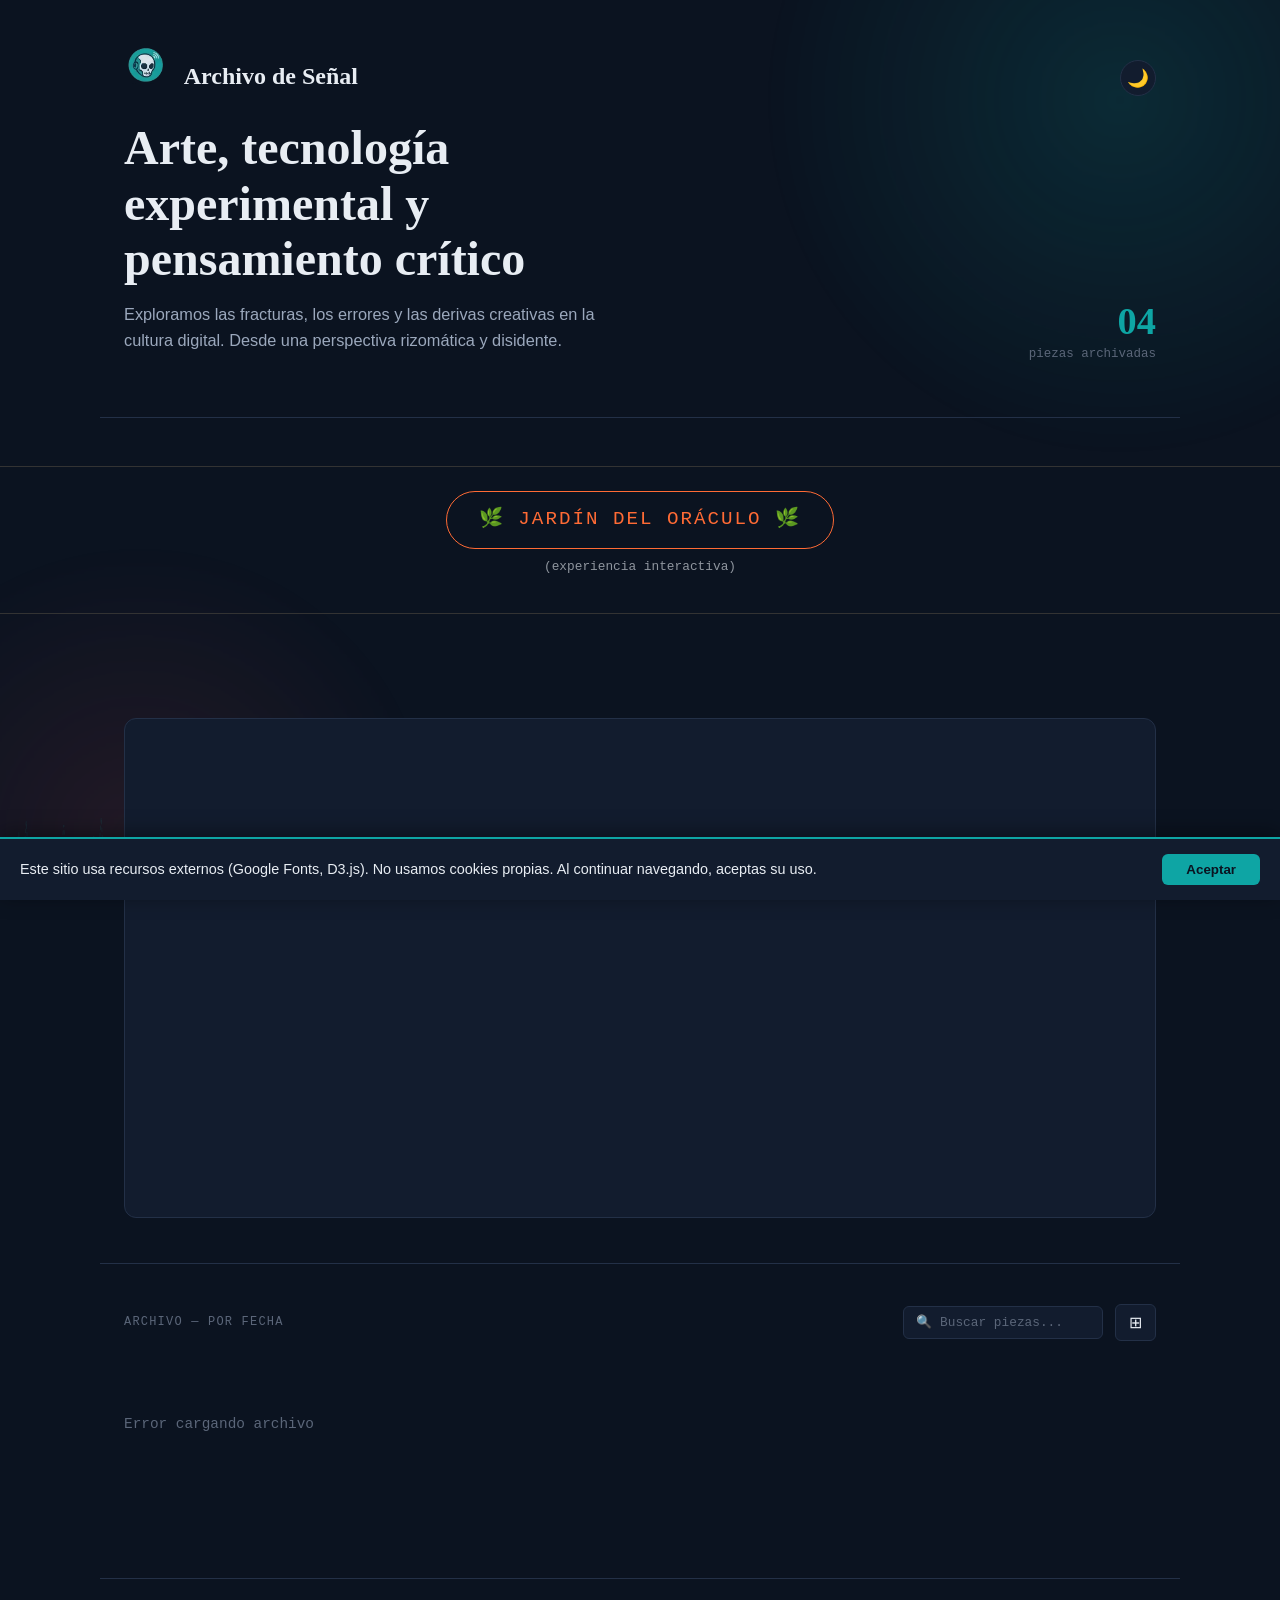
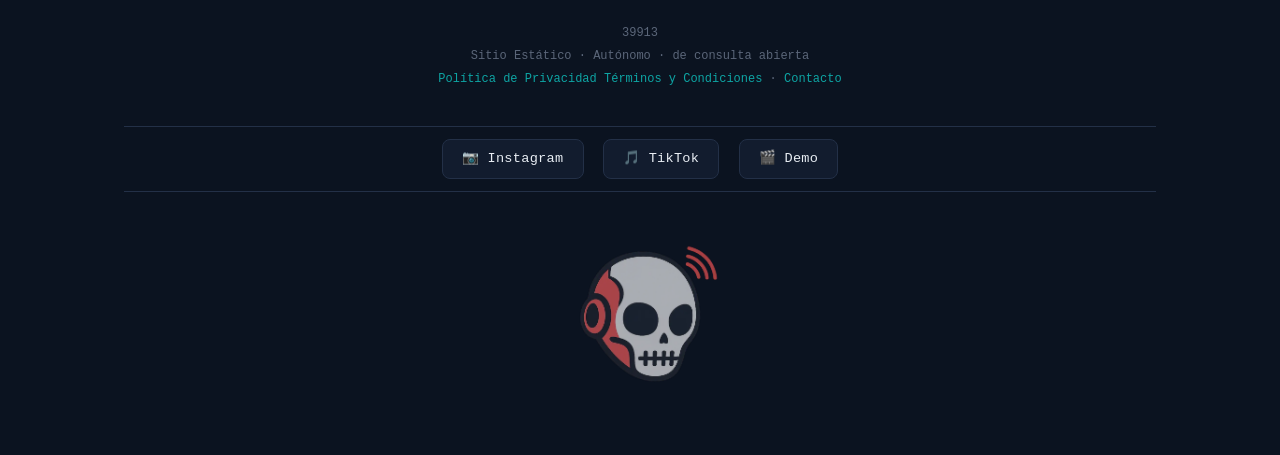
==== index.html @ b03c300c "Add manifest and apple-touch-icon links Added manifest and apple-touch-icon links to index.html." ====
<!DOCTYPE html>
<html lang="es">

<head>
  <meta charset="UTF-8">
  <meta http-equiv="Content-Security-Policy" content="default-src 'self'; script-src 'self' https://d3js.org 'unsafe-inline'; style-src 'self' https://fonts.googleapis.com 'unsafe-inline'; font-src 'self' https://fonts.gstatic.com; img-src 'self' data:; connect-src 'self'; base-uri 'self';">
  <meta name="viewport" content="width=device-width, initial-scale=1.0">
  <title>Archivo de Señal</title>
  <meta name="description" content="Arte, tecnología experimental y pensamiento crítico. Exploramos las fracturas, los errores y las derivas creativas en la cultura digital.">

  <link rel="icon" type="image/png" href="favicon.webp"/>
  <link rel="manifest" href="./manifest.json">
  <link rel="apple-touch-icon" href="./icons/icon-192.png">
  
  <meta property="og:title" content="Archivo de Señal">
  <meta property="og:description" content="Arte, tecnología experimental y pensamiento crítico — desde una perspectiva rizomática y disidente.">
  <meta property="og:url" content="https://39913em.github.io/archivo-de-senal/">
  <meta property="og:type" content="website">
  <meta property="og:site_name" content="Archivo de Señal">
  <meta property="og:image" content="https://39913em.github.io/archivo-de-senal/preview.jpg">
  <meta property="og:image:secure_url" content="https://39913em.github.io/archivo-de-senal/preview.jpg">
  <meta property="og:image:width" content="1200">
  <meta property="og:image:height" content="630">
  <meta property="og:image:alt" content="Archivo de Señal - portada">

  <meta name="twitter:card" content="summary_large_image">
  <meta name="twitter:title" content="Archivo de Señal">
  <meta name="twitter:description" content="Arte, tecnología experimental y pensamiento crítico — desde una perspectiva rizomática y disidente.">
  <meta name="twitter:image" content="https://39913em.github.io/archivo-de-senal/preview.jpg">

  <link rel="alternate" type="application/json+oembed" href="https://39913em.github.io/archivo-de-senal/oembed.json">

  <script src="https://d3js.org/d3.v7.min.js"></script>
  <link rel="stylesheet" href="assets/styles.css">
</head>

<body>

<div class="backdrop" aria-hidden="true"></div>

<svg class="waveform" viewBox="0 0 1440 120" preserveAspectRatio="none" aria-hidden="true">
<path d="M0,60 L20,60 L25,30 L30,90 L35,15 L40,100 L45,45 L50,60 L70,60
L75,40 L80,75 L85,20 L90,95 L95,55 L100,60 L120,60
L125,35 L130,80 L135,10 L140,105 L145,50 L150,60 L1440,60"
fill="none" stroke="#0EA5A4" stroke-width="1"
style="stroke-dasharray: 6 4;" />
</svg>

<div id="header-placeholder"></div>

<section class="intro">
  <div>
    <h1 id="site-h1">Arte, tecnología experimental y pensamiento crítico</h1>
    <p>Exploramos las fracturas, los errores y las derivas creativas en la cultura digital. Desde una perspectiva rizomática y disidente.</p>
  </div>
  <div class="intro-stat">
    <strong id="entry-count">---</strong>
    piezas archivadas
  </div>
</section>


<div style="text-align:center; margin: 3rem 0; padding: 1.5rem; border-top: 1px solid #333; border-bottom: 1px solid #333;">
 <a href="https://39913em.github.io/jardin-del-oraculo/"
     style="color: #ff6b35; text-decoration: none; font-family: 'Courier New', monospace; 
            font-size: 1.2rem; letter-spacing: 2px; display: inline-block; 
            border: 1px solid #ff6b35; padding: 0.8rem 2rem; border-radius: 30px;
            transition: all 0.3s ease;"
     onmouseover="this.style.background='#ff6b35'; this.style.color='#0a0a0a';"
     onmouseout="this.style.background='transparent'; this.style.color='#ff6b35';">
    🌿 JARDÍN DEL ORÁCULO 🌿
  </a>
  <p style="font-size: 0.8rem; opacity: 0.6; margin-top: 0.5rem; font-family: 'Courier New', monospace;">
    (experiencia interactiva)
  </p>
</div>
  

<section class="mapa-conceptual" id="mapa-section">
  <h2></h2>
  <p class="mapa-desc"></p>
  <div id="mapa-container"></div>
  <p class="mapa-leyenda"></p>
</section>

<main class="archive">
  <div class="archive-controls">
    <p class="archive-label">ARCHIVO — POR FECHA</p>
    <div class="archive-actions">
      <input type="text" id="search-input" placeholder="🔍 Buscar piezas..." class="search-input" aria-label="Buscar entradas">
      <button id="view-toggle" class="view-toggle" aria-label="Cambiar vista">⊞</button>
    </div>
  </div>
  <div id="archive-list">

    <div class="skeleton-entry">
      <div class="skeleton-piece skeleton"></div>
      <div class="skeleton-main">
        <div class="skeleton-title skeleton"></div>
        <div class="skeleton-text skeleton"></div>
        <div class="skeleton-text short skeleton"></div>
        <div class="skeleton-tags">
          <span class="skeleton-tag skeleton"></span>
          <span class="skeleton-tag skeleton"></span>
          <span class="skeleton-tag skeleton"></span>
        </div>
      </div>
      <div class="skeleton-meta">
        <div class="skeleton-date skeleton"></div>
        <div class="skeleton-cat skeleton"></div>
      </div>
    </div>
    <div class="skeleton-entry">
      <div class="skeleton-piece skeleton"></div>
      <div class="skeleton-main">
        <div class="skeleton-title skeleton"></div>
        <div class="skeleton-text skeleton"></div>
        <div class="skeleton-text short skeleton"></div>
        <div class="skeleton-tags">
          <span class="skeleton-tag skeleton"></span>
          <span class="skeleton-tag skeleton"></span>
        </div>
      </div>
      <div class="skeleton-meta">
        <div class="skeleton-date skeleton"></div>
        <div class="skeleton-cat skeleton"></div>
      </div>
    </div>
    <div class="skeleton-entry">
      <div class="skeleton-piece skeleton"></div>
      <div class="skeleton-main">
        <div class="skeleton-title skeleton"></div>
        <div class="skeleton-text skeleton"></div>
        <div class="skeleton-tags">
          <span class="skeleton-tag skeleton"></span>
          <span class="skeleton-tag skeleton"></span>
          <span class="skeleton-tag skeleton"></span>
          <span class="skeleton-tag skeleton"></span>
        </div>
      </div>
      <div class="skeleton-meta">
        <div class="skeleton-date skeleton"></div>
        <div class="skeleton-cat skeleton"></div>
      </div>
    </div>
  </div>
</main>

<div id="footer-placeholder" data-destino="about.html"></div>

<button id="back-to-top" aria-label="Volver arriba">↑</button>

<script src="assets/comun.js"></script>
<script src="assets/index.js"></script>

<div id="cookie-banner" style="position:fixed; bottom:0; left:0; right:0; background:var(--bg-elevated); color:var(--text); padding:15px 20px; z-index:9999; display:flex; justify-content:space-between; align-items:center; flex-wrap:wrap; border-top:2px solid var(--teal); font-family:var(--sans); font-size:0.9rem; box-shadow:0 -4px 20px var(--shadow);">
  <span style="margin-right:15px; flex:1;">Este sitio usa recursos externos (Google Fonts, D3.js). No usamos cookies propias. Al continuar navegando, aceptas su uso.</span>
  <button onclick="aceptarCookies()" style="background:var(--teal); border:none; color:var(--bg); padding:8px 24px; border-radius:6px; cursor:pointer; font-weight:bold; font-family:var(--sans); transition:all 0.2s ease;">Aceptar</button>
</div>
<script>
  if(localStorage.getItem('cookiesAceptadas') === 'true') {
    document.getElementById('cookie-banner').style.display = 'none';
  }
  function aceptarCookies() {
    localStorage.setItem('cookiesAceptadas', 'true');
    document.getElementById('cookie-banner').style.display = 'none';
  }
</script>
</body>
---- assets/styles.css ----
:root {
  /* Color - Modo oscuro */
  --bg: #0B1320;
  --bg-elevated: #121C2E;
  --bg-panel: #162132;
  --line: #233047;
  --teal: #0EA5A4;
  --teal-dim: #0B7E7D;
  --coral: #F2545B;
  --text: #E8EDF3;
  --text-dim: #9BA8BC;
  --text-faint: #5B6679;
  --shadow: rgba(0,0,0,0.4);
  /* Type */
  --serif: Cambria, "Times New Roman", serif;
  --sans: Arial, Helvetica, sans-serif;
  --mono: "Courier New", Courier, monospace;
  /* Layout */
  --col-read: 820px;
  --col-wide: 1080px;
}

/* Modo claro */
body.light-mode {
  --bg: #F5F7FA;
  --bg-elevated: #EBEEF2;
  --bg-panel: #DFE3E8;
  --line: #C5CDD6;
  --text: #1A2026;
  --text-dim: #4A5568;
  --text-faint: #7A8799;
  --shadow: rgba(0,0,0,0.1);
}

* { box-sizing: border-box; }

html {
  scroll-behavior: smooth;
}

body {
  margin: 0;
  background: var(--bg);
  color: var(--text);
  font-family: var(--sans);
  font-size: 16px;
  line-height: 1.55;
  -webkit-font-smoothing: antialiased;
  transition: background 0.3s ease, color 0.3s ease;
}

a {
  color: var(--teal);
  text-decoration: none;
}

a:hover { text-decoration: underline; }

a:focus-visible,
button:focus-visible {
  outline: 2px solid var(--teal);
  outline-offset: 3px;
}

/* Ambient backdrop */
.backdrop {
  position: fixed;
  inset: 0;
  z-index: -1;
  overflow: hidden;
  pointer-events: none;
  transition: opacity 0.3s ease;
}

.backdrop::before,
.backdrop::after {
  content: "";
  position: absolute;
  border-radius: 50%;
  filter: blur(2px);
}

.backdrop::before {
  width: 720px; height: 720px;
  top: -260px; right: -200px;
  background: radial-gradient(circle, rgba(14,165,164,0.16), transparent 70%);
}

.backdrop::after {
  width: 600px; height: 600px;
  bottom: -240px; left: -160px;
  background: radial-gradient(circle, rgba(242,84,91,0.10), transparent 70%);
}

.waveform {
  position: fixed;
  left: 0; right: 0; bottom: 0;
  height: 90px;
  z-index: -1;
  opacity: 0.14;
  pointer-events: none;
}

/* Header */
.site-header {
  max-width: var(--col-wide);
  margin: 0 auto;
  padding: 2.75rem 1.5rem 1.5rem;
  display: flex;
  align-items: baseline;
  justify-content: space-between;
  gap: 1rem;
  flex-wrap: wrap;
}

.brand {
  display: flex;
  align-items: baseline;
  gap: 0.6rem;
}

.brand-mark {
  font-family: var(--mono);
  font-size: 0.8rem;
  color: var(--teal);
  letter-spacing: 0.08em;
}

.brand-name {
  font-family: var(--serif);
  font-weight: 700;
  font-size: 1.5rem;
  color: var(--text);
  transition: color 0.3s ease;
}

.brand-logo {
  display: inline-flex;
  align-items: center;
  margin-right: 0.4rem;
  line-height: 0;
}

.brand-logo img {
  display: block;
  height: auto;
  width: auto;
  max-height: 40px;
  border-radius: 4px;
}

/* Header controls */
.header-controls {
  display: flex;
  align-items: center;
  gap: 0.8rem;
}

.theme-toggle {
  background: none;
  border: 1px solid var(--line);
  border-radius: 50%;
  width: 36px;
  height: 36px;
  font-size: 1.1rem;
  cursor: pointer;
  color: var(--text);
  background: var(--bg-elevated);
  transition: all 0.3s ease;
  display: flex;
  align-items: center;
  justify-content: center;
}

.theme-toggle:hover {
  background: var(--teal);
  color: var(--bg);
  border-color: var(--teal);
  transform: scale(1.05);
}

.site-tagline {
  font-family: var(--mono);
  font-size: 0.78rem;
  color: var(--text-faint);
  letter-spacing: 0.02em;
}

/* Index page */
.intro {
  max-width: var(--col-wide);
  margin: 0 auto;
  padding: 0 1.5rem 3rem;
  border-bottom: 1px solid var(--line);
  display: grid;
  grid-template-columns: 1fr auto;
  gap: 2rem;
  align-items: end;
  transition: border-color 0.3s ease;
}

.intro h1 {
  font-family: var(--serif);
  font-size: clamp(2rem, 4vw, 3rem);
  line-height: 1.15;
  font-weight: 700;
  margin: 0 0 0.9rem;
  max-width: 18ch;
  color: var(--text);
  transition: color 0.3s ease;
}

.intro p {
  color: var(--text-dim);
  max-width: 52ch;
  font-size: 1.02rem;
  transition: color 0.3s ease;
}

.intro-stat {
  font-family: var(--mono);
  font-size: 0.78rem;
  color: var(--text-faint);
  text-align: right;
  white-space: nowrap;
  padding-bottom: 0.3rem;
  transition: color 0.3s ease;
}

.intro-stat strong {
  display: block;
  font-family: var(--serif);
  font-size: 2.4rem;
  color: var(--teal);
  font-weight: 700;
  line-height: 1;
  margin-bottom: 0.3rem;
}

@media (max-width: 720px) {
  .intro {
    grid-template-columns: 1fr;
  }
  .intro-stat {
    text-align: left;
  }
}

.archive {
  max-width: var(--col-wide);
  margin: 0 auto;
  padding: 2.5rem 1.5rem 5rem;
}

.archive-controls {
  display: flex;
  flex-wrap: wrap;
  justify-content: space-between;
  align-items: center;
  gap: 1rem;
  margin-bottom: 1.5rem;
}

.archive-label {
  font-family: var(--mono);
  font-size: 0.75rem;
  color: var(--text-faint);
  letter-spacing: 0.1em;
  margin: 0;
  transition: color 0.3s ease;
}

.archive-actions {
  display: flex;
  align-items: center;
  gap: 0.8rem;
}

.search-input {
  padding: 0.5rem 0.8rem;
  background: var(--bg-elevated);
  border: 1px solid var(--line);
  border-radius: 6px;
  color: var(--text);
  font-family: var(--mono);
  font-size: 0.8rem;
  width: 200px;
  transition: all 0.3s ease;
}

.search-input:focus {
  outline: 2px solid var(--teal);
  outline-offset: 2px;
  border-color: var(--teal);
}

.search-input::placeholder {
  color: var(--text-faint);
}

.view-toggle {
  background: var(--bg-elevated);
  border: 1px solid var(--line);
  border-radius: 6px;
  padding: 0.5rem 0.8rem;
  color: var(--text);
  cursor: pointer;
  font-size: 1rem;
  transition: all 0.3s ease;
}

.view-toggle:hover {
  background: var(--teal);
  color: var(--bg);
  border-color: var(--teal);
}

/* Vista grid */
.archive.grid .entry-row {
  grid-template-columns: 1fr;
  border: 1px solid var(--line);
  border-radius: 8px;
  padding: 1.5rem;
  margin-bottom: 1.5rem;
  background: var(--bg-elevated);
  transition: background 0.3s ease, border-color 0.3s ease;
}

.archive.grid .entry-row:hover {
  background: var(--bg-panel);
}

.archive.grid .entry-piece {
  order: -1;
  margin-bottom: 0.3rem;
}

.archive.grid .entry-meta {
  text-align: left;
  padding-top: 0.5rem;
}

.entry-row {
  display: grid;
  grid-template-columns: 4.5rem 1fr auto;
  gap: 1.5rem;
  align-items: start;
  padding: 1.75rem 0;
  border-bottom: 1px solid var(--line);
  text-decoration: none;
  color: inherit;
  transition: background 0.15s ease, border-color 0.3s ease, opacity 0.5s ease, transform 0.5s ease;
  opacity: 0;
  transform: translateY(20px);
  animation: fadeInUp 0.6s ease forwards;
}

.entry-row:hover {
  background: rgba(14,165,164,0.04);
  text-decoration: none;
}

.entry-row:hover .entry-title { color: var(--teal); }

/* Animación escalonada */
.entry-row:nth-child(1) { animation-delay: 0.05s; }
.entry-row:nth-child(2) { animation-delay: 0.10s; }
.entry-row:nth-child(3) { animation-delay: 0.15s; }
.entry-row:nth-child(4) { animation-delay: 0.20s; }
.entry-row:nth-child(5) { animation-delay: 0.25s; }
.entry-row:nth-child(6) { animation-delay: 0.30s; }
.entry-row:nth-child(7) { animation-delay: 0.35s; }
.entry-row:nth-child(8) { animation-delay: 0.40s; }
.entry-row:nth-child(9) { animation-delay: 0.45s; }
.entry-row:nth-child(10) { animation-delay: 0.50s; }

@keyframes fadeInUp {
  to {
    opacity: 1;
    transform: translateY(0);
  }
}

.entry-piece {
  font-family: var(--mono);
  font-size: 0.85rem;
  color: var(--teal-dim);
  padding-top: 0.15rem;
  transition: color 0.3s ease;
}

.entry-main { min-width: 0; }

.entry-title {
  font-family: var(--serif);
  font-size: 1.35rem;
  font-weight: 700;
  margin: 0 0 0.4rem;
  color: var(--text);
  transition: color 0.15s ease;
}

.entry-sub {
  color: var(--text-dim);
  font-size: 0.95rem;
  margin: 0 0 0.6rem;
  font-style: italic;
  transition: color 0.3s ease;
}

.entry-extract {
  color: var(--text-dim);
  font-size: 0.92rem;
  max-width: 62ch;
  margin: 0;
  transition: color 0.3s ease;
}

.entry-tags {
  margin-top: 0.7rem;
  display: flex;
  gap: 0.5rem;
  flex-wrap: wrap;
}

.entry-tags .tag {
  cursor: pointer;
  transition: all 0.2s ease;
}

.entry-tags .tag:hover {
  background: var(--teal);
  color: var(--bg);
  border-color: var(--teal);
}

.tag {
  font-family: var(--mono);
  font-size: 0.7rem;
  color: var(--text-faint);
  border: 1px solid var(--line);
  border-radius: 3px;
  padding: 0.15rem 0.5rem;
  transition: all 0.2s ease;
}

.entry-meta {
  font-family: var(--mono);
  font-size: 0.75rem;
  color: var(--text-faint);
  text-align: right;
  white-space: nowrap;
  padding-top: 0.2rem;
  transition: color 0.3s ease;
}

.entry-meta .cat {
  display: inline-block;
  margin-top: 0.4rem;
  color: var(--coral);
  transition: color 0.3s ease;
}

.empty-state {
  padding: 3rem 0;
  color: var(--text-faint);
  font-family: var(--mono);
  font-size: 0.9rem;
}

/* Skeleton screens */
.skeleton {
  animation: pulse 1.5s ease-in-out infinite;
  background: var(--bg-panel);
  border-radius: 4px;
  transition: background 0.3s ease;
}

@keyframes pulse {
  0%, 100% { opacity: 0.4; }
  50% { opacity: 0.8; }
}

.skeleton-entry {
  display: grid;
  grid-template-columns: 4.5rem 1fr auto;
  gap: 1.5rem;
  align-items: start;
  padding: 1.75rem 0;
  border-bottom: 1px solid var(--line);
}

.skeleton-piece {
  height: 20px;
  width: 60px;
}

.skeleton-main { min-width: 0; }

.skeleton-title {
  height: 28px;
  width: 70%;
  margin-bottom: 8px;
}

.skeleton-text {
  height: 16px;
  width: 90%;
  margin-bottom: 6px;
}

.skeleton-text.short { width: 50%; }

.skeleton-tags {
  display: flex;
  gap: 0.5rem;
  margin-top: 0.7rem;
}

.skeleton-tag {
  height: 20px;
  width: 50px;
  border-radius: 3px;
}

.skeleton-meta {
  display: flex;
  flex-direction: column;
  align-items: flex-end;
  gap: 6px;
  padding-top: 0.2rem;
}

.skeleton-date {
  height: 16px;
  width: 80px;
}

.skeleton-cat {
  height: 16px;
  width: 60px;
}

/* Skeleton para lectura */
.skeleton-reading {
  max-width: var(--col-read);
  margin: 0 auto;
  padding: 2rem 4rem 6rem;
}

.skeleton-title-lg {
  height: 48px;
  width: 80%;
  margin-bottom: 12px;
}

.skeleton-sub {
  height: 28px;
  width: 60%;
  margin-bottom: 16px;
}

.skeleton-meta-line {
  height: 18px;
  width: 40%;
  margin-bottom: 30px;
}

/* Reading page */
#contenido {
  max-width: var(--col-read);
  margin: 0 auto;
  padding: 2rem 4rem 6rem;
  font-size: 1.08rem;
  line-height: 1.75;
}

/* Portada */
#contenido .portada {
  width: 100%;
  height: auto;
  max-height: 500px;
  object-fit: contain;
  border-radius: 8px;
  margin-bottom: 2rem;
  border: 1px solid var(--line);
  box-shadow: 0 4px 20px var(--shadow);
  display: block;
  background: var(--bg-elevated);
}

#contenido p {
  margin: 0 0 1.5rem;
  color: var(--text);
  transition: color 0.3s ease;
}

#contenido h1 {
  font-family: var(--serif);
  font-size: clamp(1.9rem, 4vw, 2.6rem);
  line-height: 1.18;
  font-weight: 700;
  margin: 0 0 0.6rem;
  color: var(--text);
  transition: color 0.3s ease;
}

#contenido h2 {
  font-family: var(--serif);
  font-size: 1.5rem;
  font-weight: 700;
  margin: 2.6rem 0 1.2rem;
  color: var(--text);
  transition: color 0.3s ease;
}

#contenido h3 {
  font-family: var(--serif);
  font-size: 1.3rem;
  font-weight: 700;
  margin: 2.6rem 0 1.2rem;
  color: var(--text);
  transition: color 0.3s ease;
}

#contenido blockquote {
  margin: 2rem 0;
  padding: 0.3rem 0 0.3rem 1.3rem;
  border-left: 2px solid var(--teal);
  font-family: var(--serif);
  font-style: italic;
  font-size: 1.2rem;
  color: var(--text-dim);
  transition: color 0.3s ease, border-color 0.3s ease;
}

#contenido .meta-fecha {
  font-family: var(--mono);
  font-size: 0.78rem;
  color: var(--text-faint);
  margin-bottom: 0.5rem;
  transition: color 0.3s ease;
}

#contenido .meta-lectura {
  font-family: var(--mono);
  font-size: 0.78rem;
  color: var(--text-faint);
  margin-bottom: 1.5rem;
  transition: color 0.3s ease;
}

#contenido .tags {
  display: flex;
  gap: 0.5rem;
  flex-wrap: wrap;
  margin-top: 1.5rem;
  padding-top: 1.8rem;
  border-top: 1px solid var(--line);
  transition: border-color 0.3s ease;
}

/* Sección Transmedial */
.transmedia-section {
  margin-top: 3rem;
  padding-top: 2rem;
  border-top: 2px solid var(--line);
}

.transmedia-header h3 {
  font-family: var(--serif);
  font-size: 1.6rem;
  color: var(--text);
  margin-bottom: 0.3rem;
}

.transmedia-sub {
  font-family: var(--mono);
  font-size: 0.8rem;
  color: var(--text-faint);
  margin-bottom: 0.5rem;
}

.transmedia-hashtag {
  font-family: var(--mono);
  font-size: 0.85rem;
  color: var(--teal);
  margin-bottom: 1.5rem;
}

.transmedia-timeline {
  display: flex;
  flex-direction: column;
  gap: 1.5rem;
}

.transmedia-item {
  display: grid;
  grid-template-columns: 80px 1fr;
  gap: 1.5rem;
  padding: 1.25rem;
  background: var(--bg-elevated);
  border-radius: 8px;
  border-left: 3px solid var(--teal);
  transition: all 0.2s ease;
}

.transmedia-item:hover {
  background: var(--bg-panel);
  transform: translateX(4px);
}

.transmedia-semana {
  display: flex;
  flex-direction: column;
  align-items: center;
  justify-content: center;
  text-align: center;
}

.semana-numero {
  font-family: var(--serif);
  font-size: 2rem;
  font-weight: 700;
  color: var(--teal);
  line-height: 1;
}

.semana-label {
  font-family: var(--mono);
  font-size: 0.65rem;
  color: var(--text-faint);
  margin-top: 0.2rem;
}

.transmedia-content {
  display: flex;
  flex-direction: column;
  gap: 0.8rem;
}

.transmedia-title {
  display: flex;
  align-items: center;
  gap: 0.6rem;
}

.transmedia-title h4 {
  font-family: var(--serif);
  font-size: 1.1rem;
  font-weight: 700;
  color: var(--text);
  margin: 0;
}

.platform-icon {
  font-size: 1.2rem;
}

.platform-icon.instagram {
  color: #E4405F;
}

.platform-icon.tiktok {
  color: #ffffff;
}

.transmedia-extracto {
  font-size: 0.92rem;
  color: var(--text-dim);
  margin: 0;
  font-style: italic;
}

.transmedia-actions {
  display: flex;
  align-items: center;
  gap: 1rem;
  flex-wrap: wrap;
  margin-top: 0.3rem;
}

.btn-ver-video {
  display: inline-flex;
  align-items: center;
  gap: 0.4rem;
  padding: 0.4rem 1rem;
  border-radius: 6px;
  font-family: var(--mono);
  font-size: 0.75rem;
  background: var(--bg);
  color: var(--text);
  border: 1px solid var(--line);
  text-decoration: none;
  transition: all 0.2s ease;
}

.btn-ver-video:hover {
  transform: translateY(-2px);
  text-decoration: none;
}

.btn-ver-video.instagram:hover {
  background: #E4405F;
  color: #fff;
  border-color: #E4405F;
}

.btn-ver-video.tiktok:hover {
  background: #000000;
  color: #fff;
  border-color: #000000;
}

.btn-ver-video.disabled {
  opacity: 0.5;
  cursor: default;
}

.btn-ver-video.disabled:hover {
  transform: none;
  background: var(--bg);
  color: var(--text);
  border-color: var(--line);
}

.qr-mini {
  display: flex;
  align-items: center;
  gap: 0.5rem;
}

.qr-mini img {
  width: 60px;
  height: 60px;
  border-radius: 4px;
  border: 1px solid var(--line);
}

.qr-label {
  font-family: var(--mono);
  font-size: 0.6rem;
  color: var(--text-faint);
}

.transmedia-embed {
  margin-top: 0.5rem;
}

.transmedia-embed iframe {
  width: 100%;
  max-width: 400px;
  height: 480px;
  border-radius: 8px;
  border: 1px solid var(--line);
}

.transmedia-footer {
  margin-top: 2rem;
  padding: 1.25rem;
  background: rgba(14, 165, 164, 0.06);
  border-radius: 8px;
  border-left: 3px solid var(--teal);
}

.transmedia-footer p {
  font-size: 0.9rem;
  color: var(--text-dim);
  margin: 0;
}

.transmedia-footer a {
  color: var(--teal);
  text-decoration: none;
}

.transmedia-footer a:hover {
  text-decoration: underline;
}

/* Redes sociales */
.share-section {
  margin-top: 2.5rem;
  padding-top: 1.5rem;
  border-top: 1px solid var(--line);
}

.share-label {
  font-family: var(--mono);
  font-size: 0.8rem;
  color: var(--text-faint);
  margin-bottom: 1rem;
}

.share-buttons {
  display: flex;
  gap: 0.6rem;
  flex-wrap: wrap;
}

.share-btn {
  display: inline-flex;
  align-items: center;
  gap: 0.3rem;
  padding: 0.4rem 0.8rem;
  border-radius: 6px;
  font-family: var(--mono);
  font-size: 0.75rem;
  color: var(--text);
  background: var(--bg-elevated);
  border: 1px solid var(--line);
  text-decoration: none;
  transition: all 0.2s ease;
}

.share-btn:hover {
  transform: translateY(-2px);
  text-decoration: none;
}

.share-btn.twitter:hover {
  background: #1DA1F2;
  color: #fff;
  border-color: #1DA1F2;
}

.share-btn.bluesky:hover {
  background: #1185FE;
  color: #fff;
  border-color: #1185FE;
}

.share-btn.linkedin:hover {
  background: #0A66C2;
  color: #fff;
  border-color: #0A66C2;
}

.share-btn.whatsapp:hover {
  background: #25D366;
  color: #fff;
  border-color: #25D366;
}

.share-btn.facebook:hover {
  background: #1877F2;
  color: #fff;
  border-color: #1877F2;
}

.share-btn.reddit:hover {
  background: #FF4500;
  color: #fff;
  border-color: #FF4500;
}

.share-btn.instagram:hover {
  background: #E4405F;
  color: #fff;
  border-color: #E4405F;
}

.share-btn.substack:hover {
  background: #FF6719;
  color: #fff;
  border-color: #FF6719;
}

/* Redes sociales footer */
.social-footer {
  display: flex;
  gap: 1.2rem;
  justify-content: center;
  align-items: center;
  flex-wrap: wrap;
  margin: 0.5rem 0 0.5rem 0;
  padding: 0.8rem 0;
  border-top: 1px solid var(--line);
  border-bottom: 1px solid var(--line);
  width: 100%;
}

.social-footer .social-btn {
  display: inline-flex;
  align-items: center;
  gap: 0.5rem;
  font-family: var(--mono);
  font-size: 0.85rem;
  font-weight: 500;
  color: var(--text);
  background: var(--bg-elevated);
  border: 1px solid var(--line);
  border-radius: 8px;
  padding: 0.5rem 1.2rem;
  text-decoration: none;
  transition: all 0.25s ease;
  letter-spacing: 0.02em;
}

.social-footer .social-btn:hover {
  transform: translateY(-3px);
  text-decoration: none;
  box-shadow: 0 4px 16px rgba(0,0,0,0.25);
}

.social-footer .social-btn.instagram:hover {
  background: #E4405F;
  color: #fff;
  border-color: #E4405F;
}

.social-footer .social-btn.tiktok:hover {
  background: #000000;
  color: #ffffff;
  border-color: #000000;
}

.social-footer .social-btn.demoreel:hover {
  background: var(--teal);
  color: var(--bg);
  border-color: var(--teal);
}

/* Imágenes dentro de ensayos */
.imagen-ensayo {
  margin: 2.5rem 0;
  text-align: center;
}

.imagen-ensayo img {
  max-width: 100%;
  height: auto;
  border-radius: 6px;
  box-shadow: 0 4px 20px var(--shadow);
  border: 1px solid var(--line);
  transition: border-color 0.3s ease;
}

.imagen-ensayo figcaption {
  font-family: var(--mono);
  font-size: 0.8rem;
  color: var(--text-dim);
  margin-top: 0.6rem;
  font-style: italic;
  transition: color 0.3s ease;
}

/*  Footer */
.site-footer {
  max-width: var(--col-wide);
  margin: 0 auto;
  padding: 2.5rem 1.5rem 3rem;
  border-top: 1px solid var(--line);
  transition: border-color 0.3s ease;
}

.footer-contenido {
  display: flex;
  flex-direction: column;
  align-items: center;
  justify-content: center;
  width: 100%;
  gap: 1.5rem;
}

.footer-texto {
  text-align: center;
}

.footer-texto p {
  font-family: var(--mono);
  font-size: 0.75rem;
  color: var(--text-faint);
  margin: 0.3rem 0;
  transition: color 0.3s ease;
}

.footer-imagen {
  display: flex;
  justify-content: center;
  align-items: center;
  cursor: pointer;
  transition: opacity 0.3s ease, transform 0.3s ease;
}

.footer-imagen:hover {
  opacity: 0.8;
  transform: scale(0.98);
}

.footer-imagen img {
  max-width: 200px;
  height: auto;
  display: block;
  border-radius: 8px;
  opacity: 0.7;
  transition: opacity 0.3s ease;
}

.footer-imagen img:hover {
  opacity: 1;
}

/* Volver arriba*/
#back-to-top {
  position: fixed;
  bottom: 2rem;
  right: 2rem;
  width: 48px;
  height: 48px;
  border-radius: 50%;
  background: var(--teal);
  color: var(--bg);
  border: none;
  font-size: 1.5rem;
  cursor: pointer;
  opacity: 0;
  transform: translateY(20px);
  transition: all 0.3s ease;
  box-shadow: 0 4px 12px rgba(14,165,164,0.3);
  z-index: 999;
}

#back-to-top.visible {
  opacity: 1;
  transform: translateY(0);
}

#back-to-top:hover {
  transform: scale(1.1);
  background: var(--teal-dim);
}

/* Enlaces tipo Wikipedia */
.wikilink {
  color: var(--teal);
  text-decoration: none;
  border-bottom: 1px solid transparent;
  transition: border-color 0.15s ease, color 0.15s ease;
}

.wikilink:hover {
  border-bottom-color: var(--teal);
  color: var(--teal);
  text-decoration: none;
}

/* Bloque destacado */
.destacado {
  font-family: var(--serif);
  font-size: 1.2rem;
  font-weight: 500;
  color: var(--text);
  padding: 1.25rem 1.8rem;
  margin: 2rem 0;
  border-left: 4px solid var(--teal);
  background: rgba(14, 165, 164, 0.06);
  border-radius: 0 4px 4px 0;
  line-height: 1.6;
  font-style: italic;
  transition: color 0.3s ease, background 0.3s ease, border-color 0.3s ease;
}

/* Mapa conceptual */
.mapa-conceptual {
  max-width: var(--col-wide);
  margin: 0 auto;
  padding: 2rem 1.5rem 2rem;
  border-bottom: 1px solid var(--line);
}

.mapa-conceptual h2 {
  font-family: var(--serif);
  font-size: 1.6rem;
  color: var(--text);
  margin: 0 0 0.3rem;
}

.mapa-desc {
  font-family: var(--mono);
  font-size: 0.8rem;
  color: var(--text-faint);
  margin-bottom: 1.5rem;
}

.mapa-leyenda {
  font-family: var(--mono);
  font-size: 0.7rem;
  color: var(--text-faint);
  text-align: center;
  margin-top: 0.8rem;
  opacity: 0.7;
}

#mapa-container {
  width: 100%;
  height: 500px;
  background: var(--bg-elevated);
  border-radius: 12px;
  border: 1px solid var(--line);
  overflow: hidden;
  position: relative;
  transition: border-color 0.3s ease;
}

#mapa-container svg {
  width: 100%;
  height: 100%;
  display: block;
  background: transparent;
}

/* Nodos */
.node {
  cursor: pointer;
  transition: filter 0.2s ease;
}

.node:hover {
  filter: brightness(1.2);
}

.node circle {
  stroke: var(--bg);
  stroke-width: 2;
  transition: r 0.2s ease, stroke-width 0.2s ease;
}

.node text {
  fill: var(--text);
  font-family: var(--mono);
  font-size: 9px;
  text-anchor: middle;
  dominant-baseline: central;
  pointer-events: none;
  font-weight: 600;
  text-shadow: 0 1px 4px rgba(0,0,0,0.8);
  letter-spacing: 0.02em;
}

.node text.highlight {
  fill: #fff;
  font-size: 11px;
  font-weight: 700;
}

/* Links */
.link {
  stroke: var(--line);
  stroke-opacity: 0.3;
  stroke-width: 1.5;
  transition: stroke-opacity 0.3s ease, stroke-width 0.3s ease;
}

.link.active {
  stroke: var(--teal);
  stroke-opacity: 0.8;
  stroke-width: 2.5;
}

.link.highlight {
  stroke: var(--teal);
  stroke-opacity: 0.9;
  stroke-width: 3;
}

/* Tooltip del mapa */
.mapa-tooltip {
  position: absolute;
  pointer-events: none;
  background: var(--bg-panel);
  border: 1px solid var(--line);
  border-radius: 8px;
  padding: 0.6rem 1rem;
  color: var(--text);
  font-family: var(--mono);
  font-size: 0.75rem;
  opacity: 0;
  transition: opacity 0.2s ease;
  max-width: 280px;
  box-shadow: 0 4px 20px rgba(0,0,0,0.5);
  z-index: 100;
}

.mapa-tooltip.visible {
  opacity: 1;
}

.mapa-tooltip strong {
  color: var(--teal);
  display: block;
  margin-bottom: 0.2rem;
  font-size: 0.85rem;
}

.mapa-tooltip .tooltip-count {
  color: var(--text-faint);
  font-size: 0.7rem;
}

.mapa-tooltip .tooltip-entries {
  color: var(--text-dim);
  font-size: 0.65rem;
  margin-top: 0.2rem;
  font-style: italic;
}

/* Estado vacío */
.mapa-empty {
  display: flex;
  flex-direction: column;
  align-items: center;
  justify-content: center;
  height: 100%;
  color: var(--text-faint);
  font-family: var(--mono);
  font-size: 0.9rem;
  gap: 0.5rem;
}

.mapa-empty span {
  font-size: 2rem;
}

/* About Page */
.about-page {
  max-width: var(--col-read);
  margin: 0 auto;
  padding: 2rem 1.5rem 4rem;
  min-height: 60vh;
}

.about-page .about-contenido h1 {
  font-family: var(--serif);
  font-size: clamp(2rem, 4vw, 2.8rem);
  color: var(--text);
  margin: 0 0 1.5rem;
  text-align: center;
}

.about-page .about-contenido p {
  font-size: 1.08rem;
  line-height: 1.8;
  color: var(--text-dim);
  margin: 0 0 1.5rem;
}

.about-page .about-contenido p strong {
  color: var(--text);
}

.about-page .about-contenido p:last-of-type {
  margin-bottom: 2rem;
}

.about-footer {
  text-align: center;
  margin-top: 1rem;
}

.btn-volver {
  display: inline-block;
  padding: 0.6rem 1.8rem;
  border: 1px solid var(--line);
  border-radius: 8px;
  font-family: var(--mono);
  font-size: 0.85rem;
  color: var(--text);
  background: var(--bg-elevated);
  text-decoration: none;
  transition: all 0.25s ease;
}

.btn-volver:hover {
  background: var(--teal);
  color: var(--bg);
  border-color: var(--teal);
  text-decoration: none;
  transform: translateY(-2px);
}

/* Responsive */
@media (max-width: 640px) {
  .entry-row {
    grid-template-columns: 1fr;
    gap: 0.5rem;
  }
  .entry-piece { order: -1; }
  .entry-meta { text-align: left; }
  .site-header { padding-top: 2rem; }
  #contenido {
    padding: 1.5rem 1.5rem 6rem;
  }
  .skeleton-entry {
    grid-template-columns: 1fr;
    gap: 0.5rem;
  }
  .skeleton-meta {
    align-items: flex-start;
  }
  .skeleton-reading {
    padding: 1.5rem 1.5rem 6rem;
  }
  .footer-imagen img {
    max-width: 150px;
  }
  .archive-controls {
    flex-direction: column;
    align-items: stretch;
  }
  .search-input {
    width: 100%;
  }
  .archive-actions {
    flex-wrap: wrap;
  }
  #back-to-top {
    bottom: 1rem;
    right: 1rem;
    width: 40px;
    height: 40px;
    font-size: 1.2rem;
  }
  .share-buttons {
    gap: 0.4rem;
  }
  .share-btn {
    font-size: 0.7rem;
    padding: 0.3rem 0.6rem;
  }
  .social-footer {
    gap: 0.8rem;
    padding: 0.6rem 0;
  }
  .social-footer .social-btn {
    font-size: 0.75rem;
    padding: 0.4rem 0.8rem;
    gap: 0.3rem;
  }
  #mapa-container {
    height: 350px;
    border-radius: 8px;
  }
  .mapa-conceptual h2 {
    font-size: 1.3rem;
  }
  .mapa-desc {
    font-size: 0.7rem;
  }
  .node text {
    font-size: 7px;
  }
  .transmedia-item {
    grid-template-columns: 1fr;
    gap: 0.5rem;
    padding: 1rem;
  }
  .transmedia-semana {
    flex-direction: row;
    gap: 0.8rem;
    justify-content: flex-start;
  }
  .semana-numero {
    font-size: 1.2rem;
  }
  .semana-label {
    font-size: 0.7rem;
  }
  .transmedia-actions {
    flex-direction: column;
    align-items: flex-start;
  }
  .qr-mini img {
    width: 40px;
    height: 40px;
  }
  .transmedia-embed iframe {
    height: 300px;
  }
  .about-page {
    padding: 1.5rem 1rem 3rem;
  }
  .about-page .about-contenido h1 {
    font-size: 1.6rem;
  }
  .about-page .about-contenido p {
    font-size: 0.98rem;
  }
  .btn-volver {
    font-size: 0.75rem;
    padding: 0.5rem 1.2rem;
  }
}

@media (prefers-reduced-motion: reduce) {
  * { transition: none !important; animation: none !important; scroll-behavior: auto !important; }
  .entry-row {
    opacity: 1;
    transform: none;
    animation: none;
  }
  .skeleton {
    animation: none;
  }
}
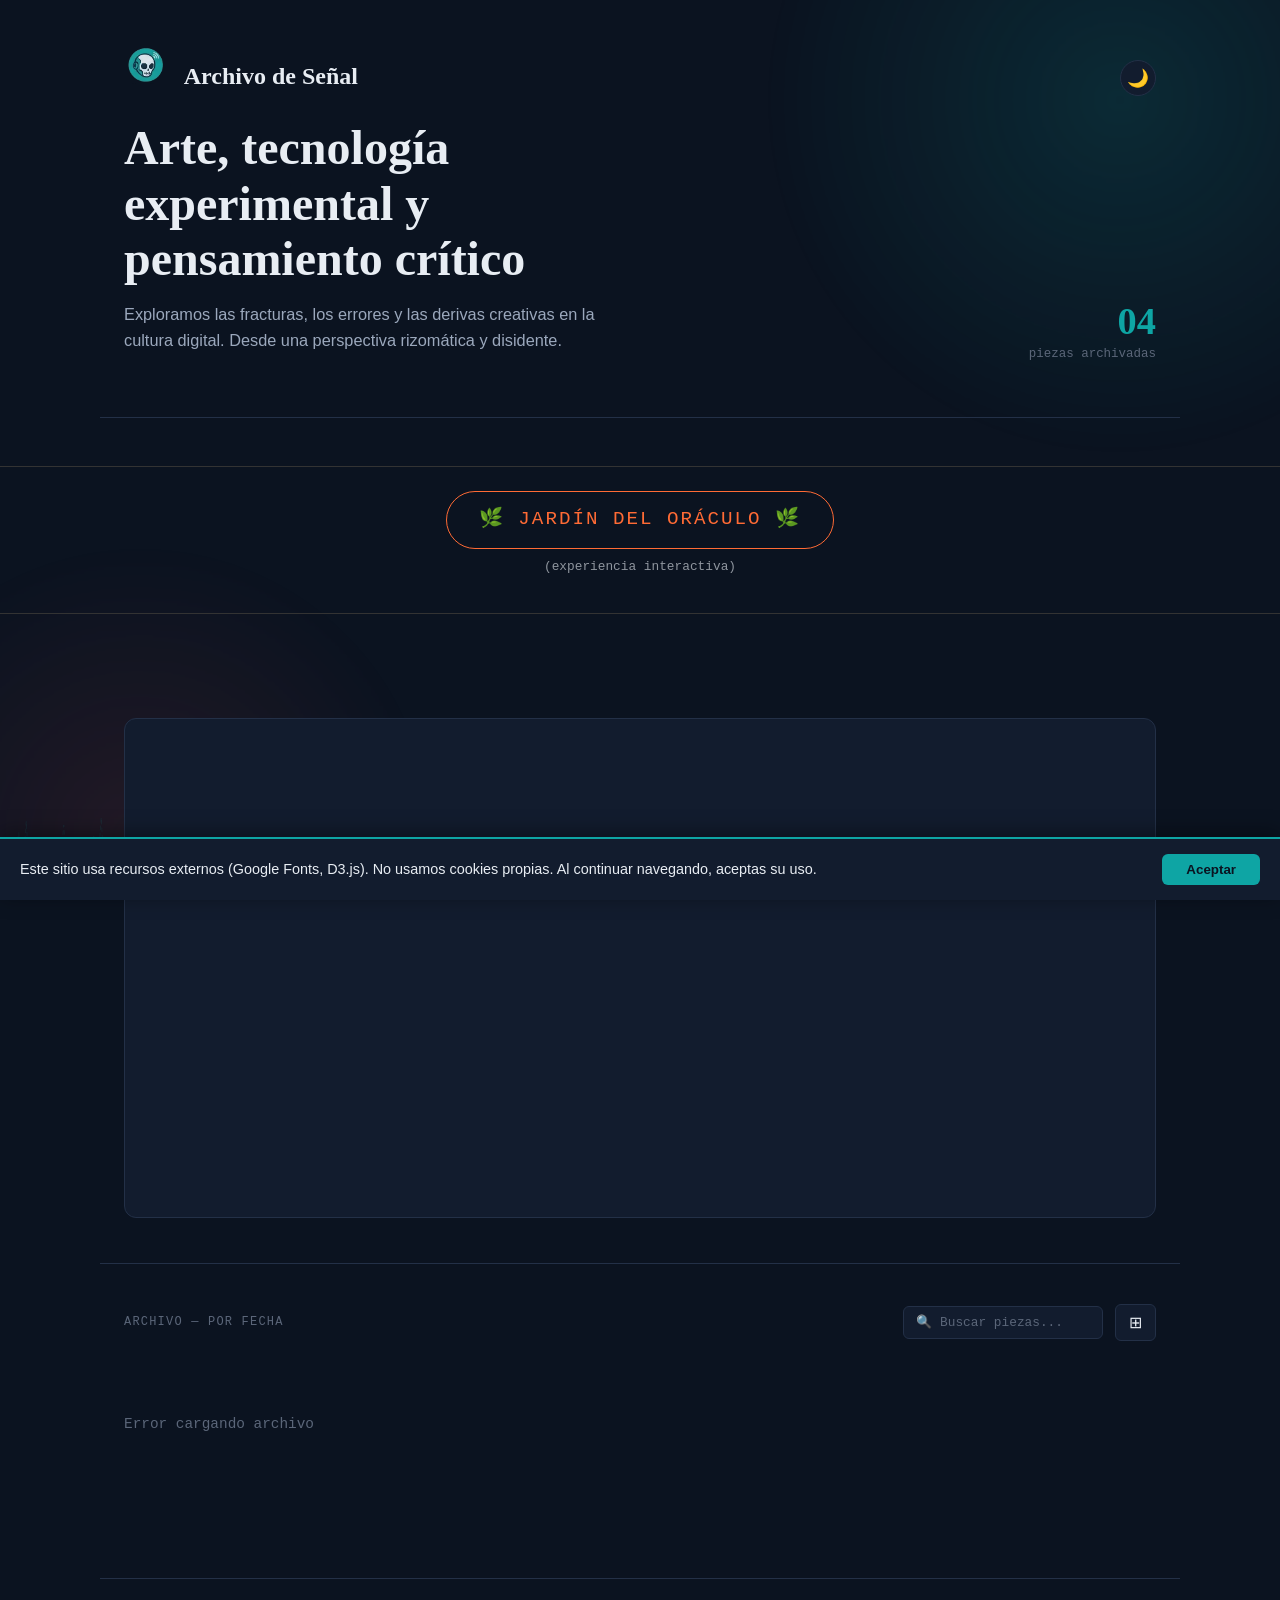
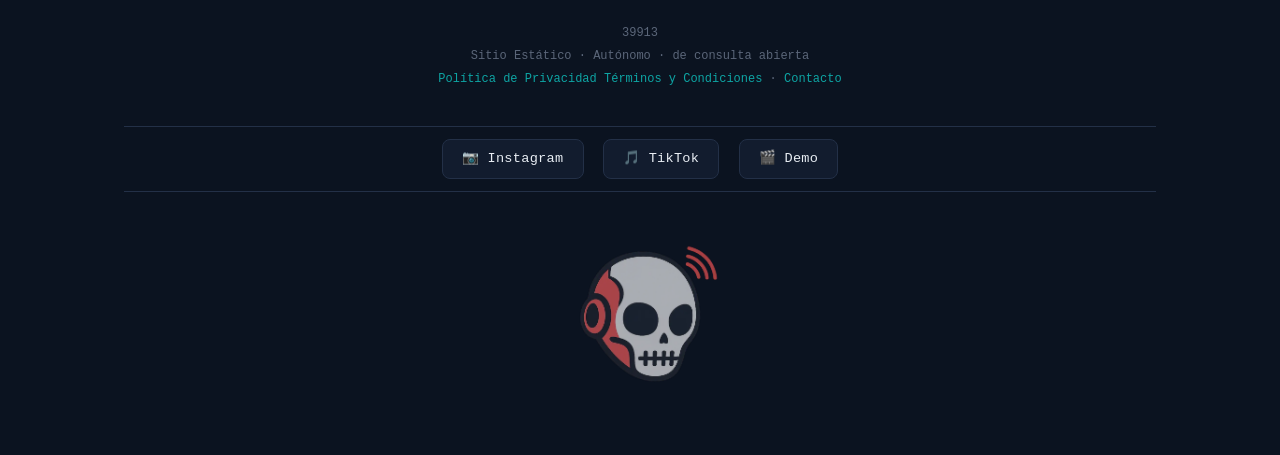
==== commit 6d6c87f2: "Update apple-touch-icon path in index.html" ====
--- a/index.html
+++ b/index.html
@@ -10,7 +10,7 @@
 
   <link rel="icon" type="image/png" href="favicon.webp"/>
   <link rel="manifest" href="./manifest.json">
-  <link rel="apple-touch-icon" href="./icons/icon-192.png">
+  <link rel="apple-touch-icon" href="./assets/icons/icon-192.png">
   
   <meta property="og:title" content="Archivo de Señal">
   <meta property="og:description" content="Arte, tecnología experimental y pensamiento crítico — desde una perspectiva rizomática y disidente.">
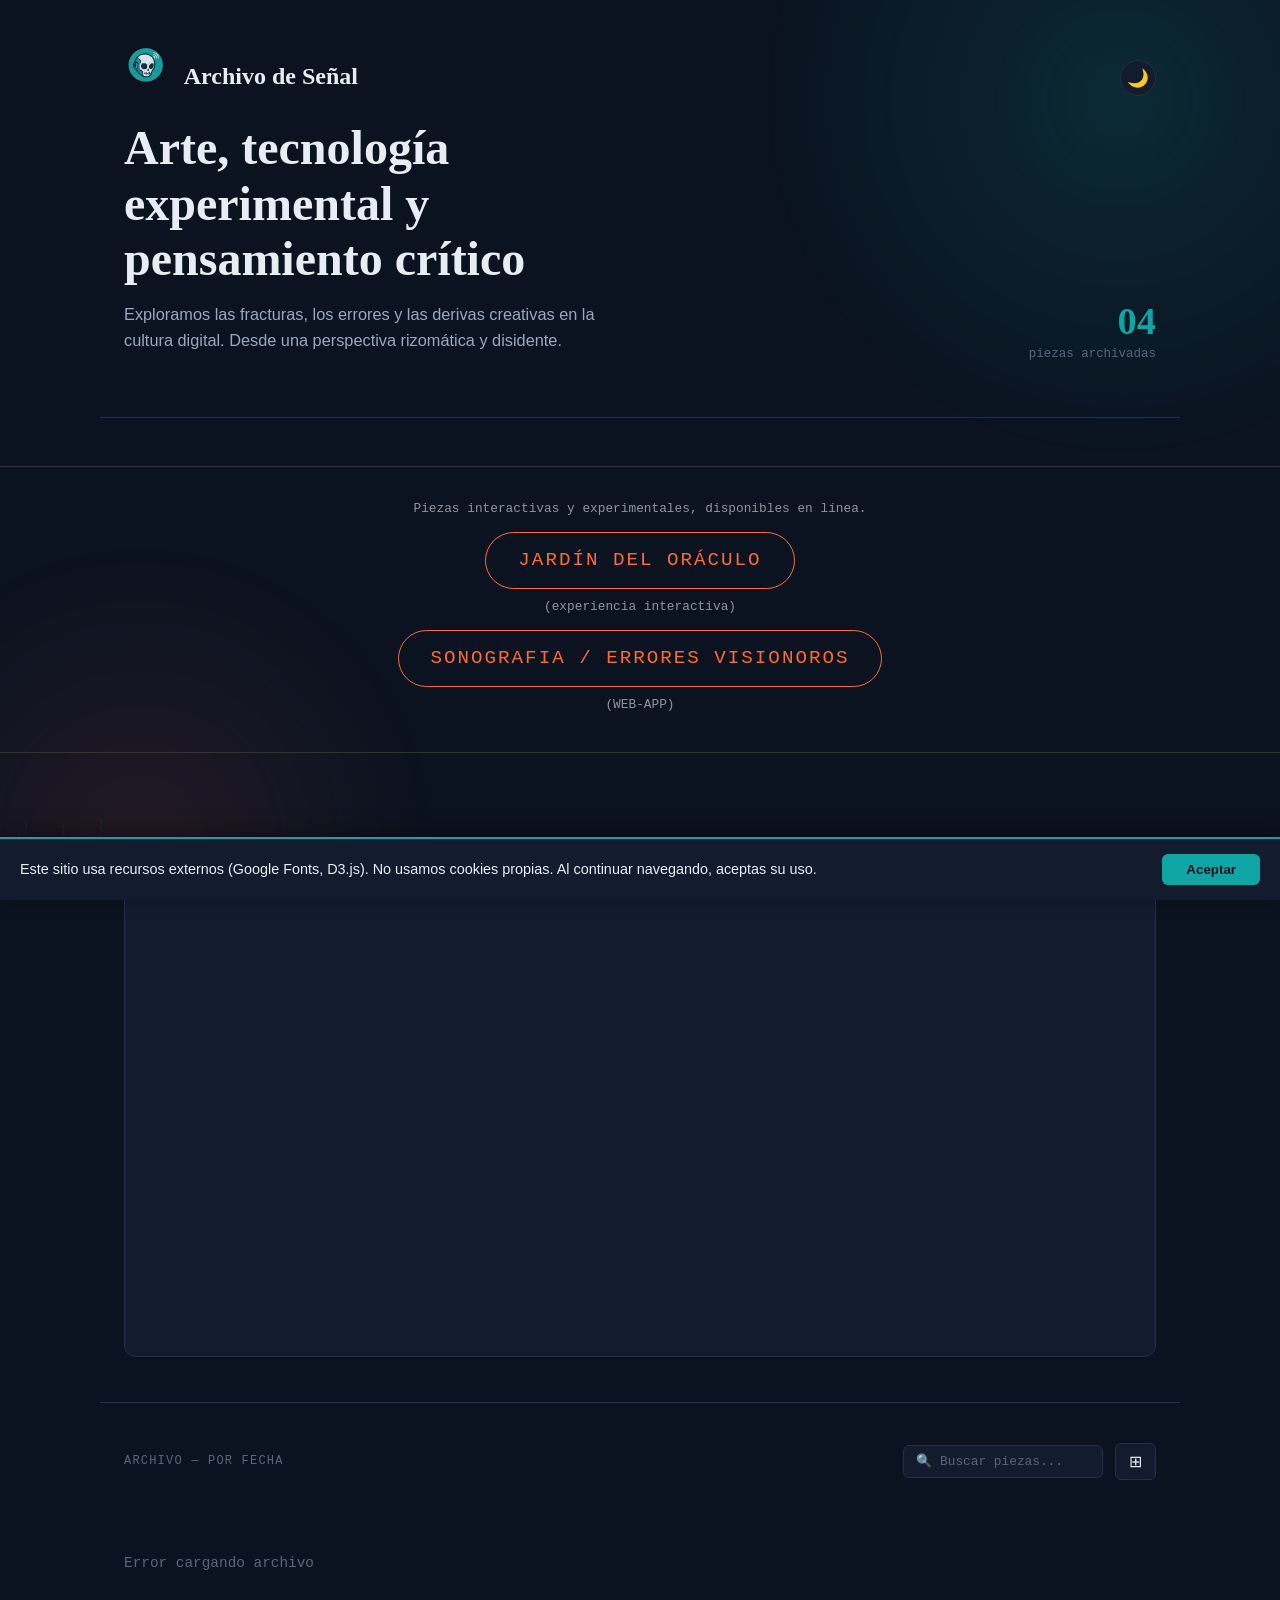
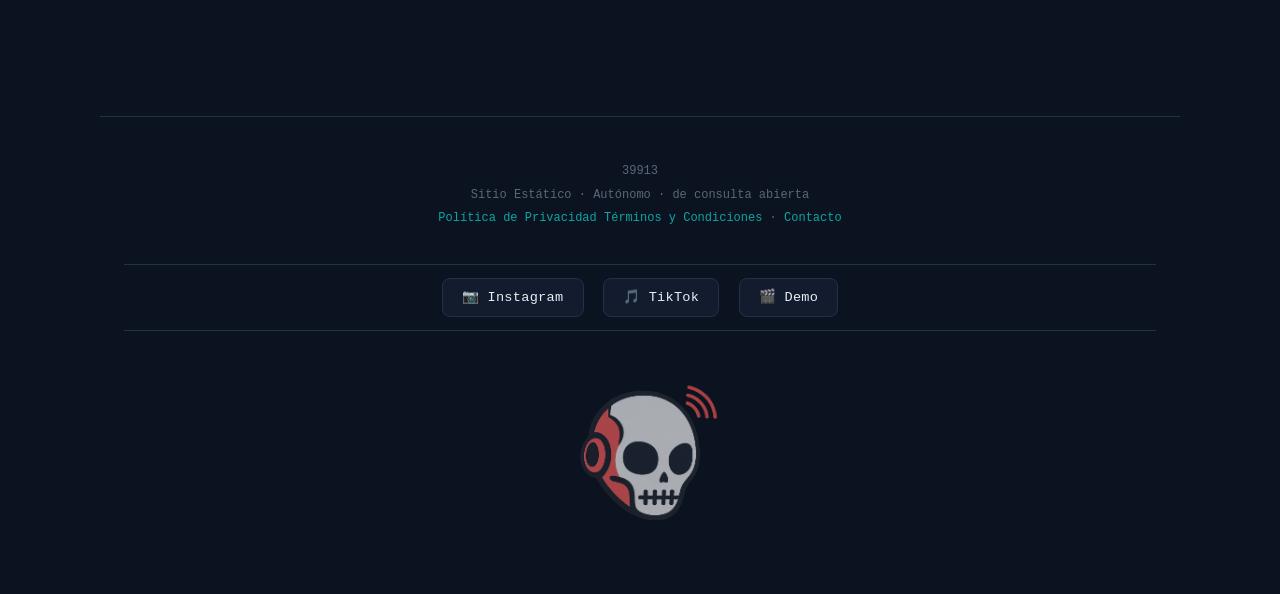
==== commit b829ba9f: "linksonografia" ====
--- a/index.html
+++ b/index.html
@@ -61,17 +61,34 @@
 
 
 <div style="text-align:center; margin: 3rem 0; padding: 1.5rem; border-top: 1px solid #333; border-bottom: 1px solid #333;">
- <a href="https://39913em.github.io/jardin-del-oraculo/"
+ <p style="font-size: 0.8rem; opacity: 0.6; margin-top: 0.5rem; font-family: 'Courier New', monospace;">
+    Piezas interactivas y experimentales, disponibles en línea.
+  </p>
+ 
+  <a href="https://39913em.github.io/jardin-del-oraculo/"
      style="color: #ff6b35; text-decoration: none; font-family: 'Courier New', monospace; 
             font-size: 1.2rem; letter-spacing: 2px; display: inline-block; 
             border: 1px solid #ff6b35; padding: 0.8rem 2rem; border-radius: 30px;
             transition: all 0.3s ease;"
      onmouseover="this.style.background='#ff6b35'; this.style.color='#0a0a0a';"
      onmouseout="this.style.background='transparent'; this.style.color='#ff6b35';">
-    🌿 JARDÍN DEL ORÁCULO 🌿
+      JARDÍN DEL ORÁCULO 
   </a>
   <p style="font-size: 0.8rem; opacity: 0.6; margin-top: 0.5rem; font-family: 'Courier New', monospace;">
     (experiencia interactiva)
+  </p>
+
+  <a href="https://39913em.github.io/Sonografia/"
+     style="color: #ff6b35; text-decoration: none; font-family: 'Courier New', monospace; 
+            font-size: 1.2rem; letter-spacing: 2px; display: inline-block; 
+            border: 1px solid #ff6b35; padding: 0.8rem 2rem; border-radius: 30px;
+            transition: all 0.3s ease;"
+     onmouseover="this.style.background='#ff6b35'; this.style.color='#0a0a0a';"
+     onmouseout="this.style.background='transparent'; this.style.color='#ff6b35';">
+      SONOGRAFIA / ERRORES VISIONOROS 
+  </a>
+  <p style="font-size: 0.8rem; opacity: 0.6; margin-top: 0.5rem; font-family: 'Courier New', monospace;">
+    (WEB-APP)
   </p>
 </div>
   
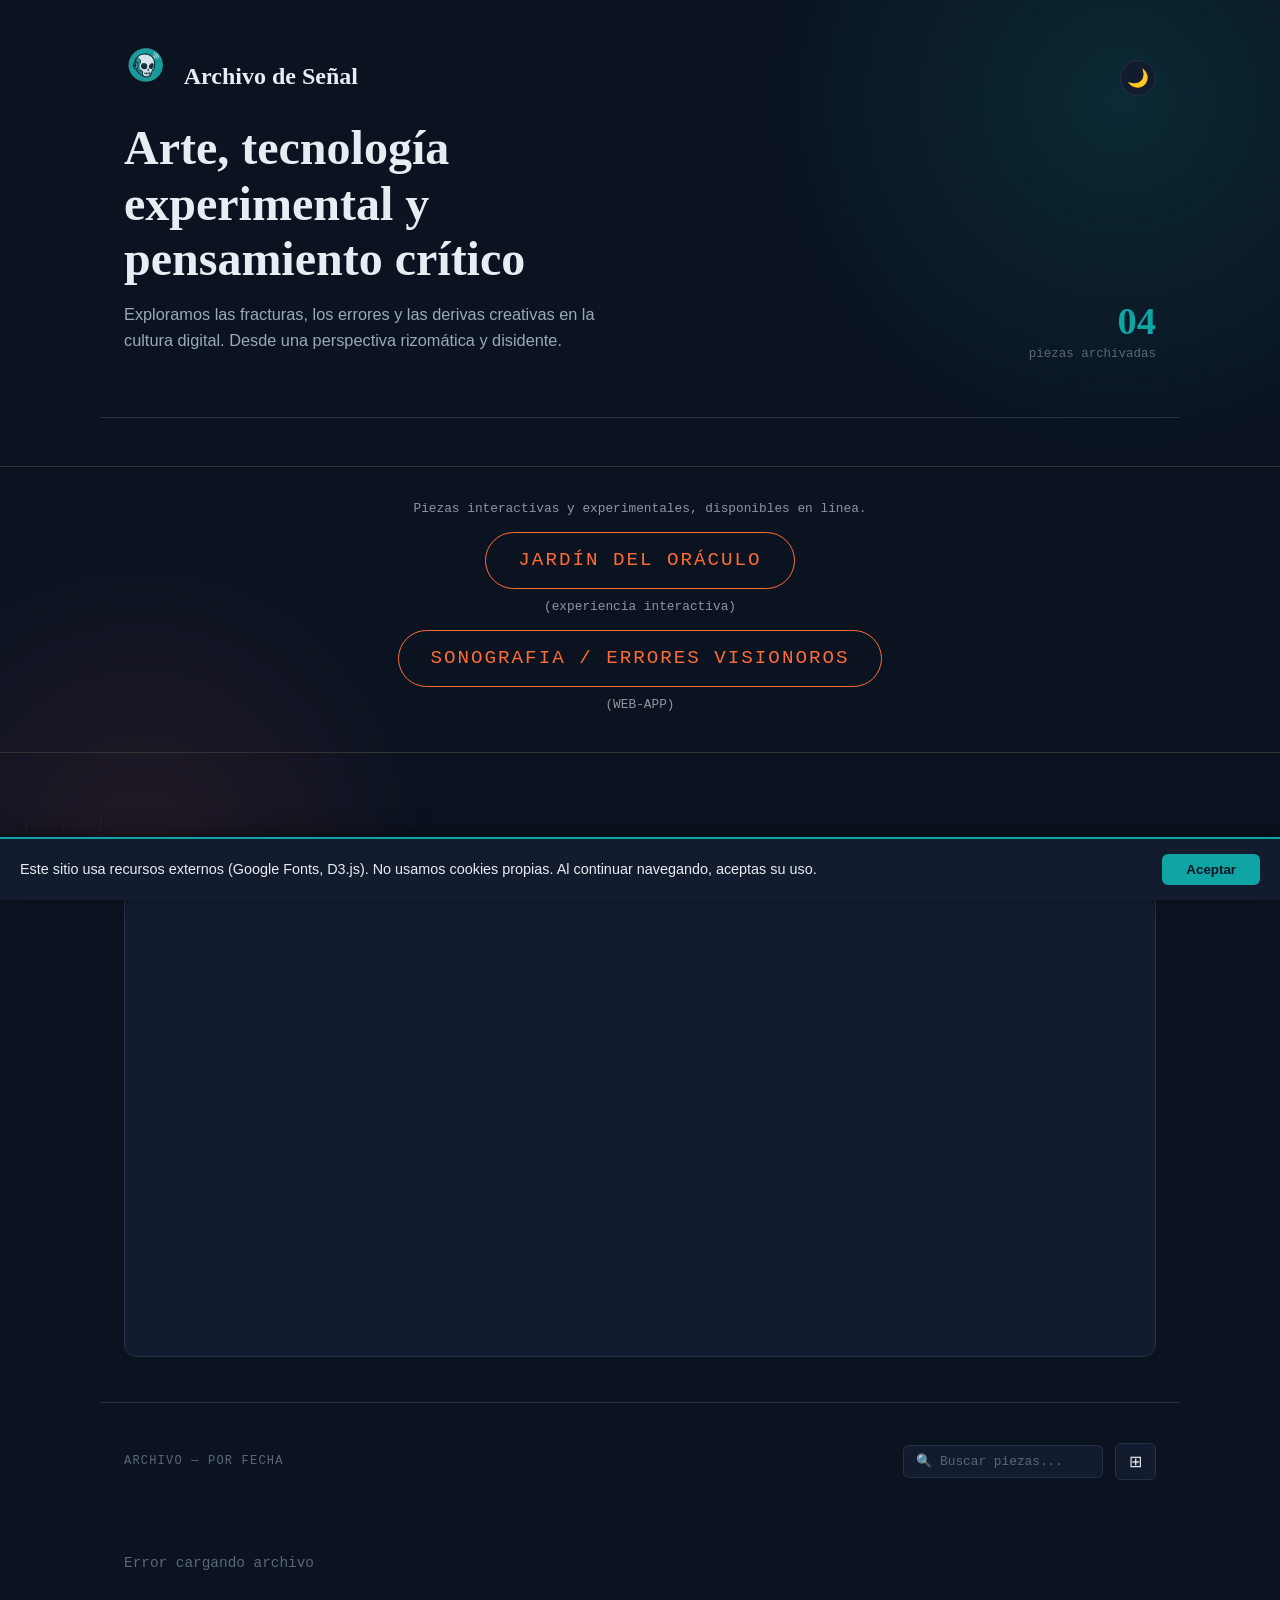
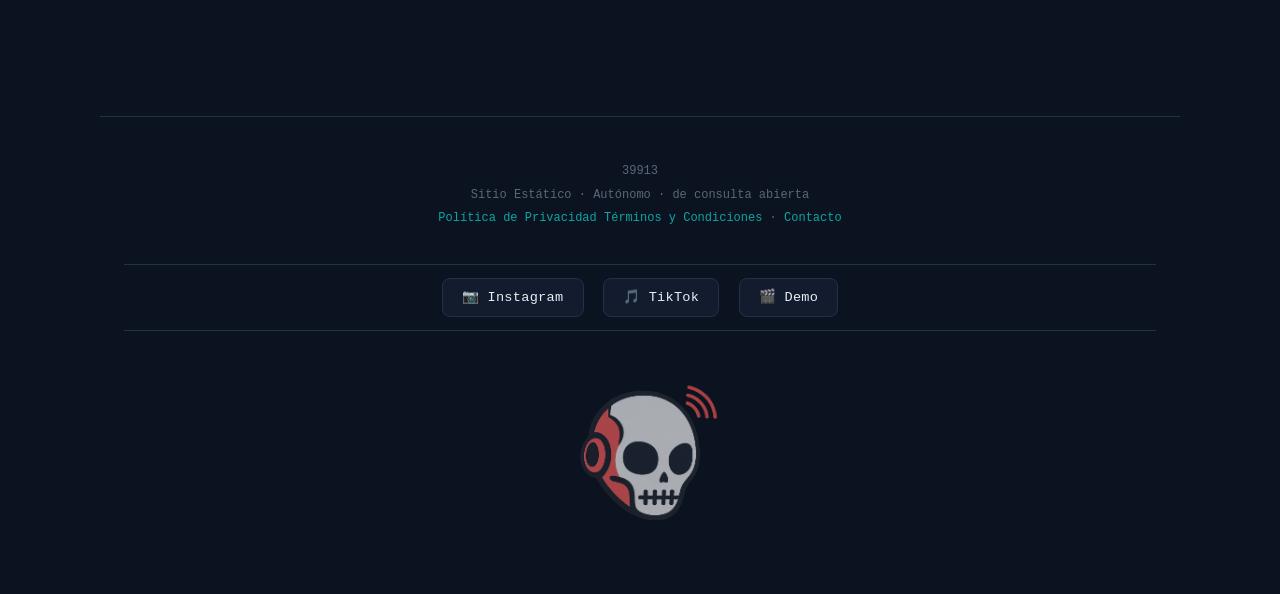
==== commit 826b294c: "Update index.html" ====
--- a/index.html
+++ b/index.html
@@ -78,7 +78,7 @@
     (experiencia interactiva)
   </p>
 
-  <a href="https://39913em.github.io/Sonografia/"
+  <a href="https://39913em.github.io/sonografia/"
      style="color: #ff6b35; text-decoration: none; font-family: 'Courier New', monospace; 
             font-size: 1.2rem; letter-spacing: 2px; display: inline-block; 
             border: 1px solid #ff6b35; padding: 0.8rem 2rem; border-radius: 30px;
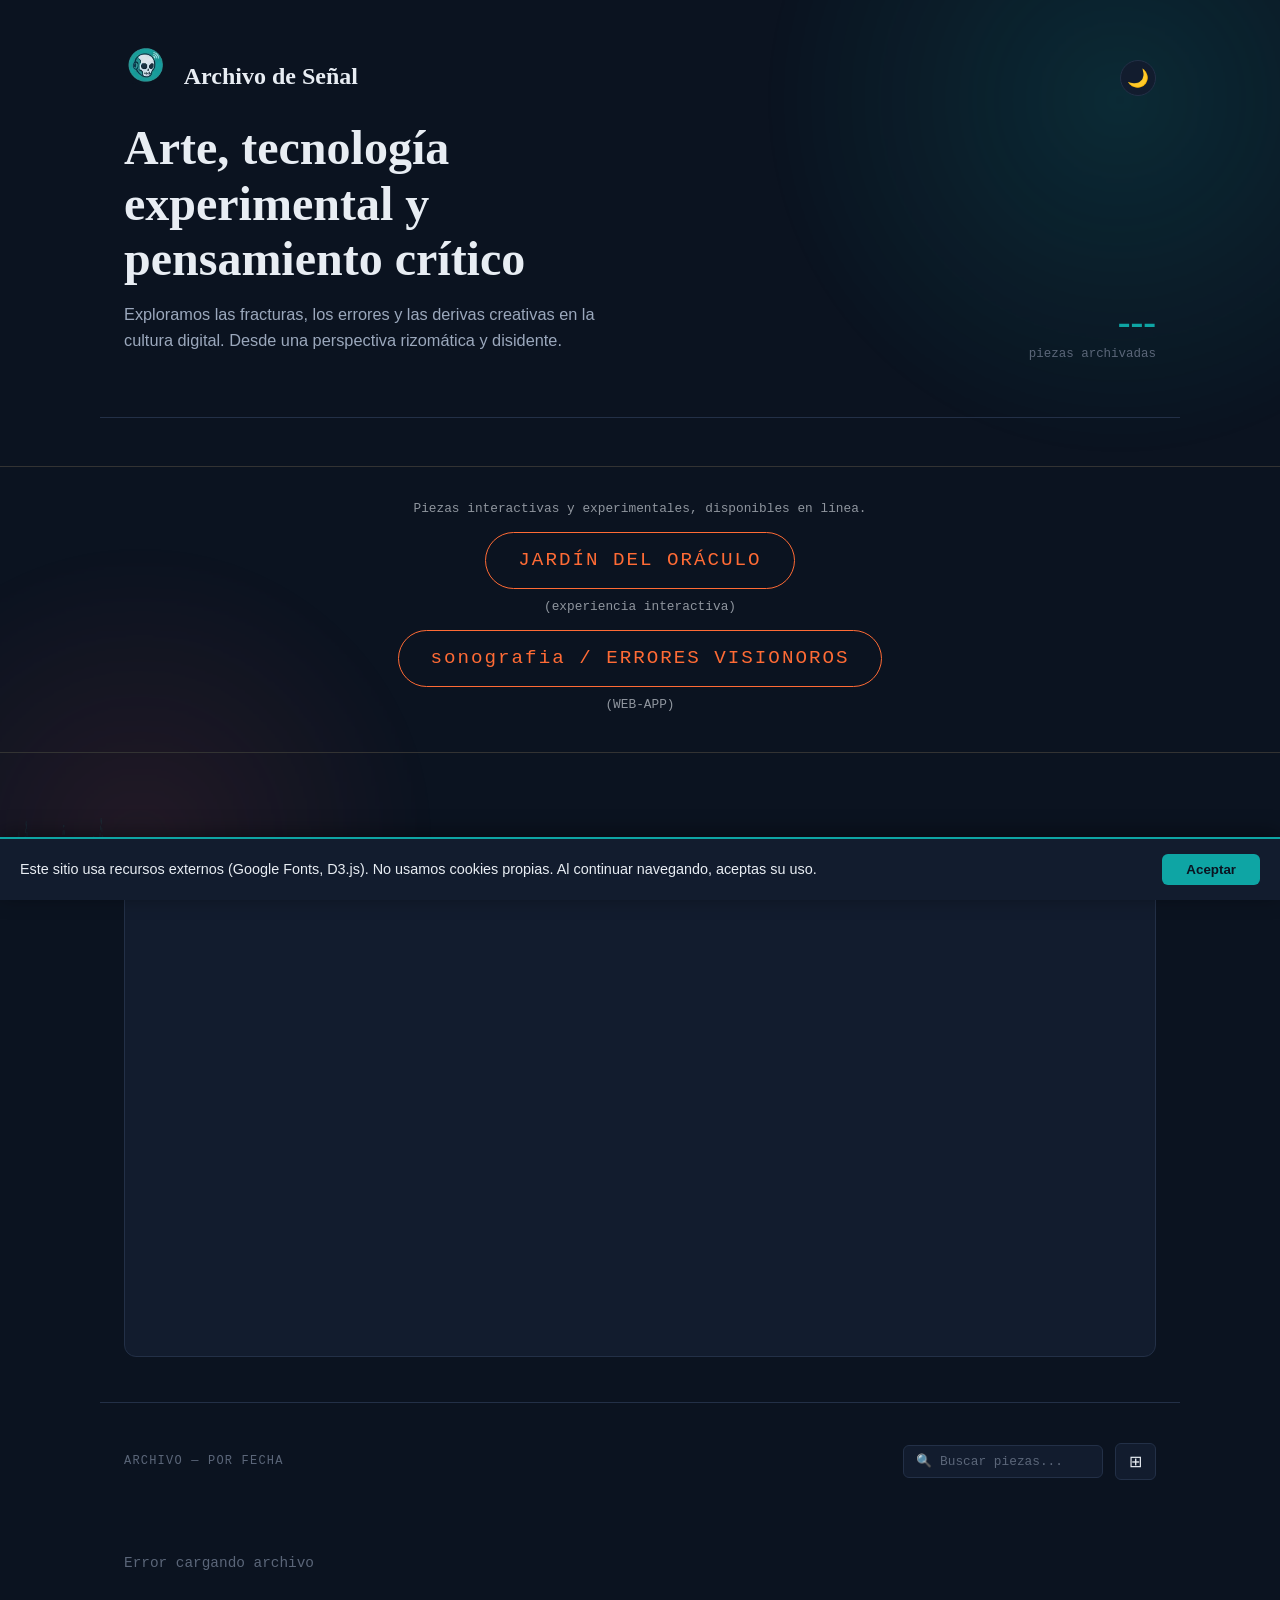
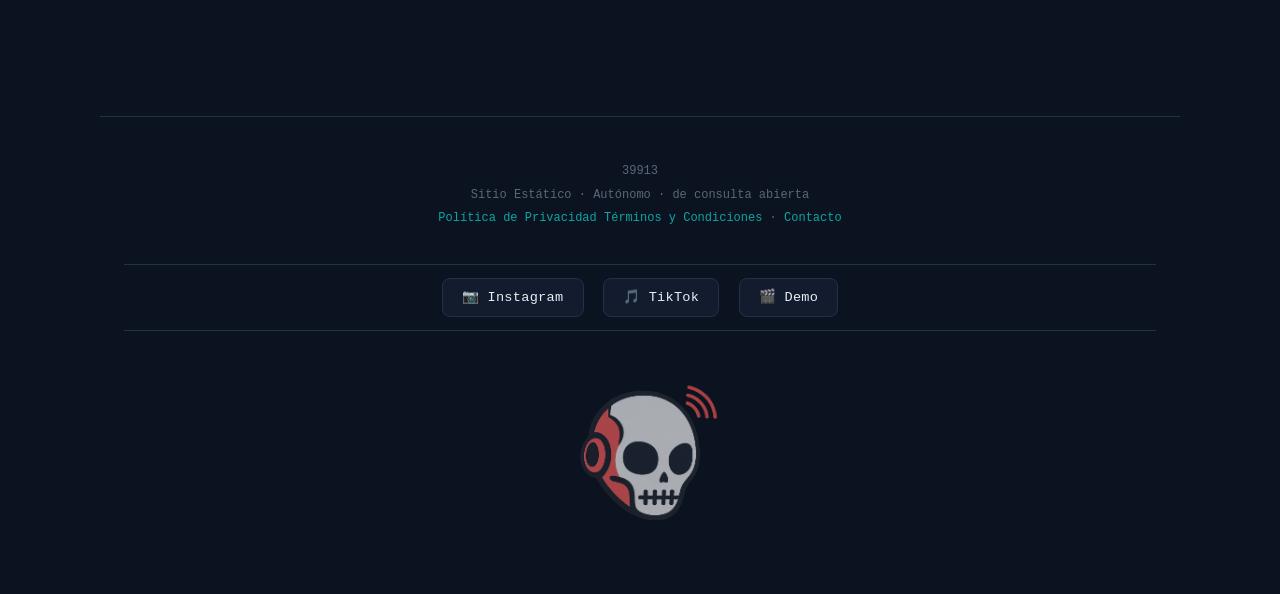
==== commit 4f3468b8: "octubre" ====
--- a/index.html
+++ b/index.html
@@ -85,7 +85,7 @@
             transition: all 0.3s ease;"
      onmouseover="this.style.background='#ff6b35'; this.style.color='#0a0a0a';"
      onmouseout="this.style.background='transparent'; this.style.color='#ff6b35';">
-      SONOGRAFIA / ERRORES VISIONOROS 
+      sonografia / ERRORES VISIONOROS 
   </a>
   <p style="font-size: 0.8rem; opacity: 0.6; margin-top: 0.5rem; font-family: 'Courier New', monospace;">
     (WEB-APP)
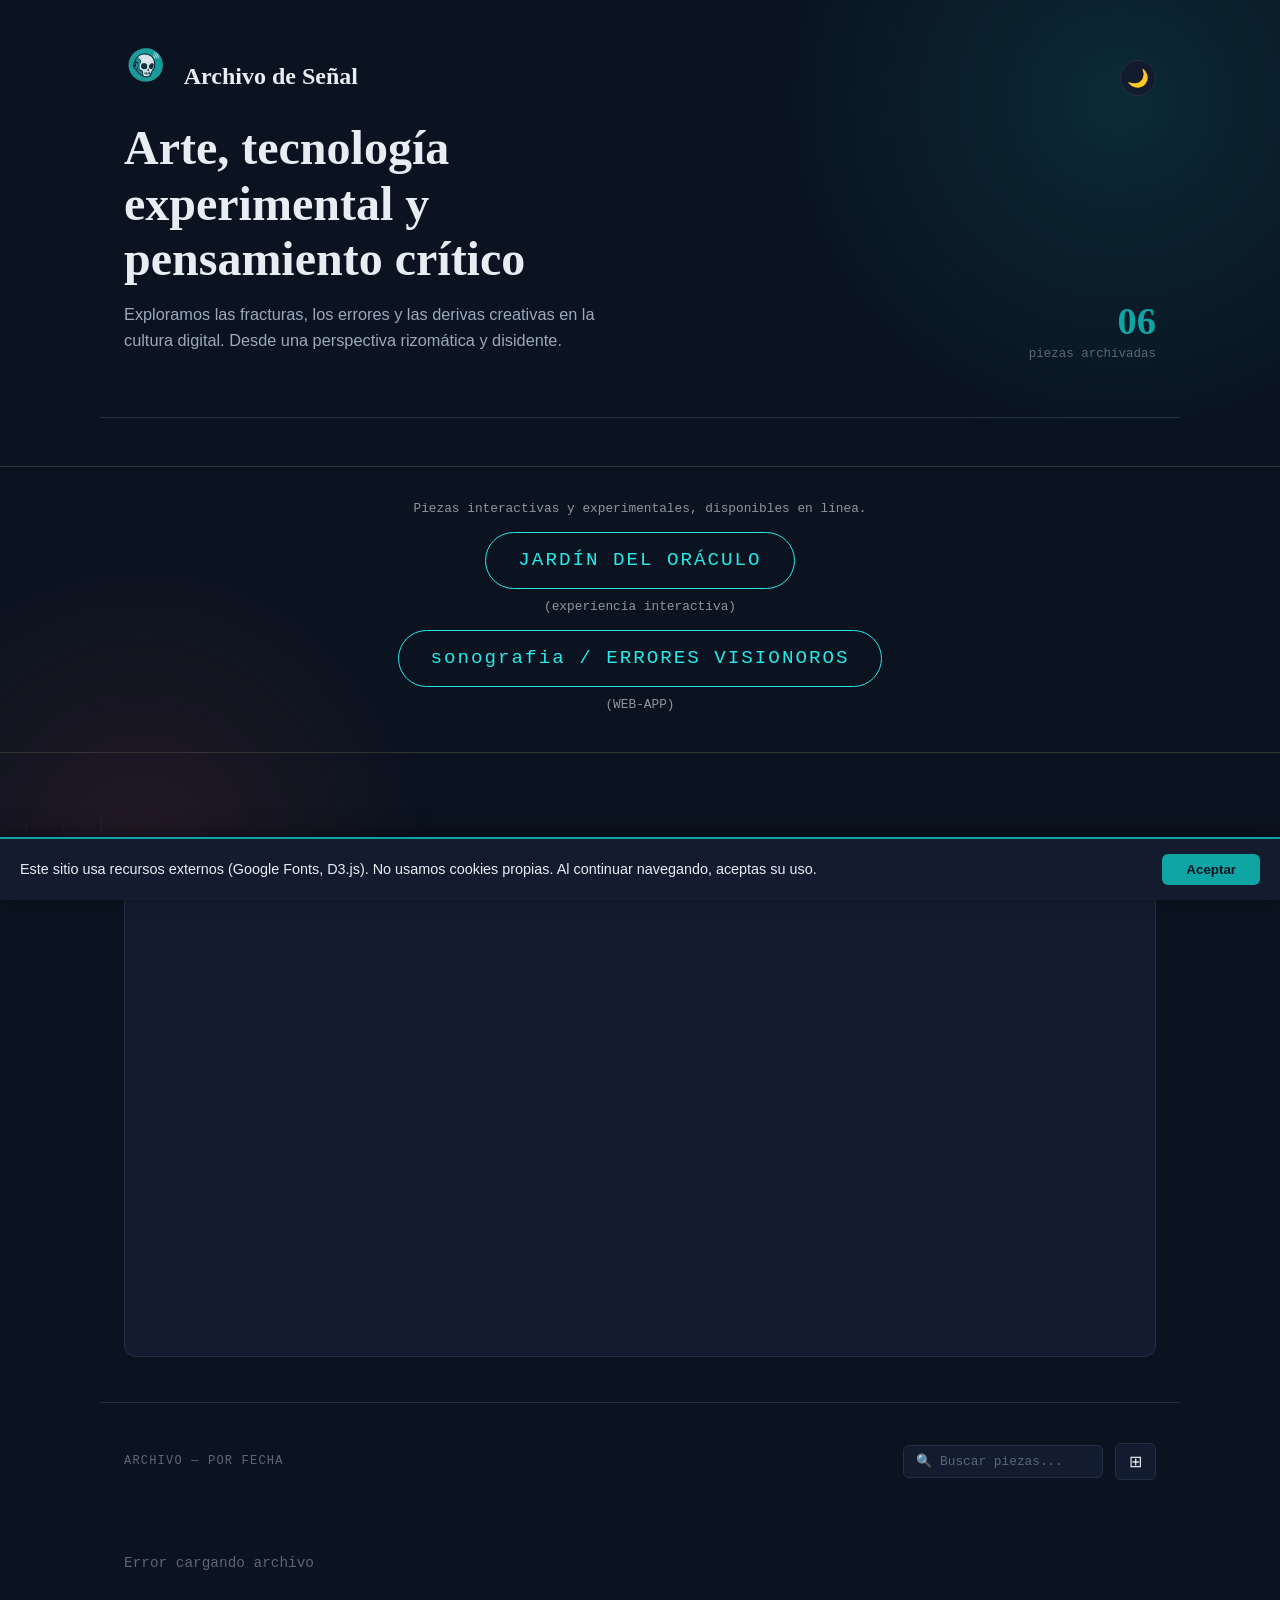
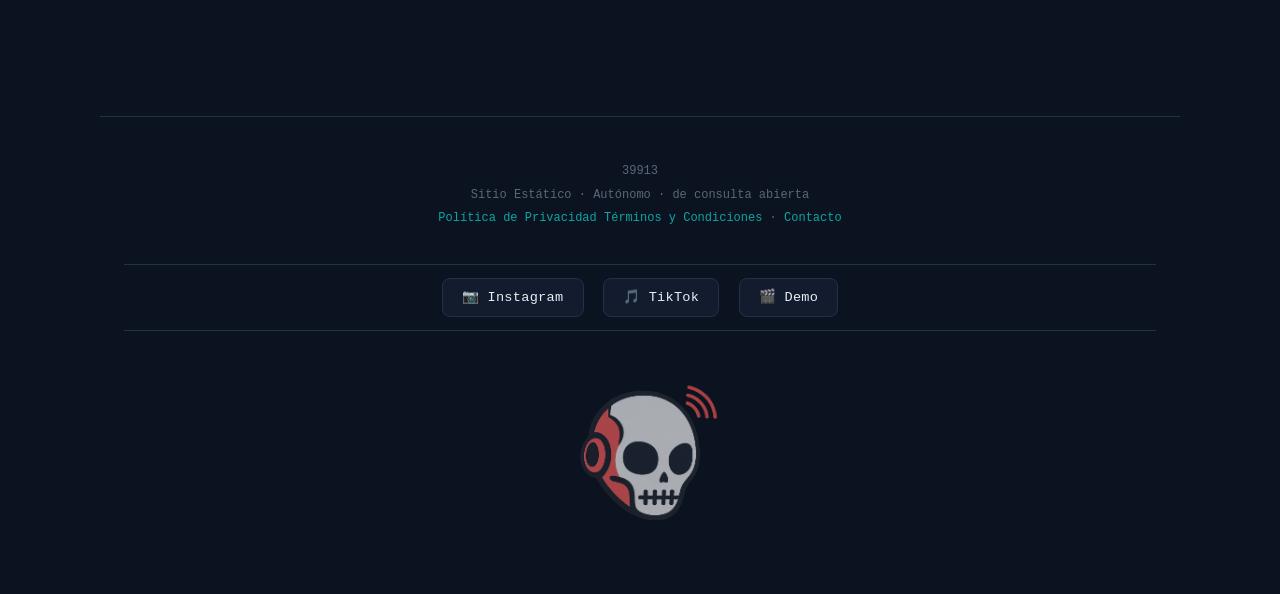
==== commit eae71a00: "nueva entrada" ====
--- a/index.html
+++ b/index.html
@@ -66,9 +66,9 @@
   </p>
  
   <a href="https://39913em.github.io/jardin-del-oraculo/"
-     style="color: #ff6b35; text-decoration: none; font-family: 'Courier New', monospace; 
+     style="color: #27e9e9; text-decoration: none; font-family: 'Courier New', monospace; 
             font-size: 1.2rem; letter-spacing: 2px; display: inline-block; 
-            border: 1px solid #ff6b35; padding: 0.8rem 2rem; border-radius: 30px;
+            border: 1px solid #27e9e9; padding: 0.8rem 2rem; border-radius: 30px;
             transition: all 0.3s ease;"
      onmouseover="this.style.background='#ff6b35'; this.style.color='#0a0a0a';"
      onmouseout="this.style.background='transparent'; this.style.color='#ff6b35';">
@@ -79,9 +79,9 @@
   </p>
 
   <a href="https://39913em.github.io/sonografia/"
-     style="color: #ff6b35; text-decoration: none; font-family: 'Courier New', monospace; 
+     style="color: #27e9e9; text-decoration: none; font-family: 'Courier New', monospace; 
             font-size: 1.2rem; letter-spacing: 2px; display: inline-block; 
-            border: 1px solid #ff6b35; padding: 0.8rem 2rem; border-radius: 30px;
+            border: 1px solid #27e9e9; padding: 0.8rem 2rem; border-radius: 30px;
             transition: all 0.3s ease;"
      onmouseover="this.style.background='#ff6b35'; this.style.color='#0a0a0a';"
      onmouseout="this.style.background='transparent'; this.style.color='#ff6b35';">
--- a/assets/styles.css
+++ b/assets/styles.css
@@ -1,28 +1,24 @@
 
 
 :root {
-  /* Color - Modo oscuro */
   --bg: #0B1320;
   --bg-elevated: #121C2E;
   --bg-panel: #162132;
   --line: #233047;
   --teal: #0EA5A4;
   --teal-dim: #0B7E7D;
-  --coral: #F2545B;
+  --coral: #54e7f2;
   --text: #E8EDF3;
   --text-dim: #9BA8BC;
   --text-faint: #5B6679;
   --shadow: rgba(0,0,0,0.4);
-  /* Type */
   --serif: Cambria, "Times New Roman", serif;
   --sans: Arial, Helvetica, sans-serif;
   --mono: "Courier New", Courier, monospace;
-  /* Layout */
   --col-read: 820px;
   --col-wide: 1080px;
 }
 
-/* Modo claro */
 body.light-mode {
   --bg: #F5F7FA;
   --bg-elevated: #EBEEF2;
@@ -64,7 +60,6 @@
   outline-offset: 3px;
 }
 
-/* Ambient backdrop */
 .backdrop {
   position: fixed;
   inset: 0;
@@ -103,7 +98,6 @@
   pointer-events: none;
 }
 
-/* Header */
 .site-header {
   max-width: var(--col-wide);
   margin: 0 auto;
@@ -151,7 +145,6 @@
   border-radius: 4px;
 }
 
-/* Header controls */
 .header-controls {
   display: flex;
   align-items: center;
@@ -188,7 +181,6 @@
   letter-spacing: 0.02em;
 }
 
-/* Index page */
 .intro {
   max-width: var(--col-wide);
   margin: 0 auto;
@@ -317,7 +309,6 @@
   border-color: var(--teal);
 }
 
-/* Vista grid */
 .archive.grid .entry-row {
   grid-template-columns: 1fr;
   border: 1px solid var(--line);
@@ -364,7 +355,6 @@
 
 .entry-row:hover .entry-title { color: var(--teal); }
 
-/* Animación escalonada */
 .entry-row:nth-child(1) { animation-delay: 0.05s; }
 .entry-row:nth-child(2) { animation-delay: 0.10s; }
 .entry-row:nth-child(3) { animation-delay: 0.15s; }
@@ -470,7 +460,6 @@
   font-size: 0.9rem;
 }
 
-/* Skeleton screens */
 .skeleton {
   animation: pulse 1.5s ease-in-out infinite;
   background: var(--bg-panel);
@@ -543,7 +532,6 @@
   width: 60px;
 }
 
-/* Skeleton para lectura */
 .skeleton-reading {
   max-width: var(--col-read);
   margin: 0 auto;
@@ -568,7 +556,6 @@
   margin-bottom: 30px;
 }
 
-/* Reading page */
 #contenido {
   max-width: var(--col-read);
   margin: 0 auto;
@@ -577,7 +564,6 @@
   line-height: 1.75;
 }
 
-/* Portada */
 #contenido .portada {
   width: 100%;
   height: auto;
@@ -662,7 +648,6 @@
   transition: border-color 0.3s ease;
 }
 
-/* Sección Transmedial */
 .transmedia-section {
   margin-top: 3rem;
   padding-top: 2rem;
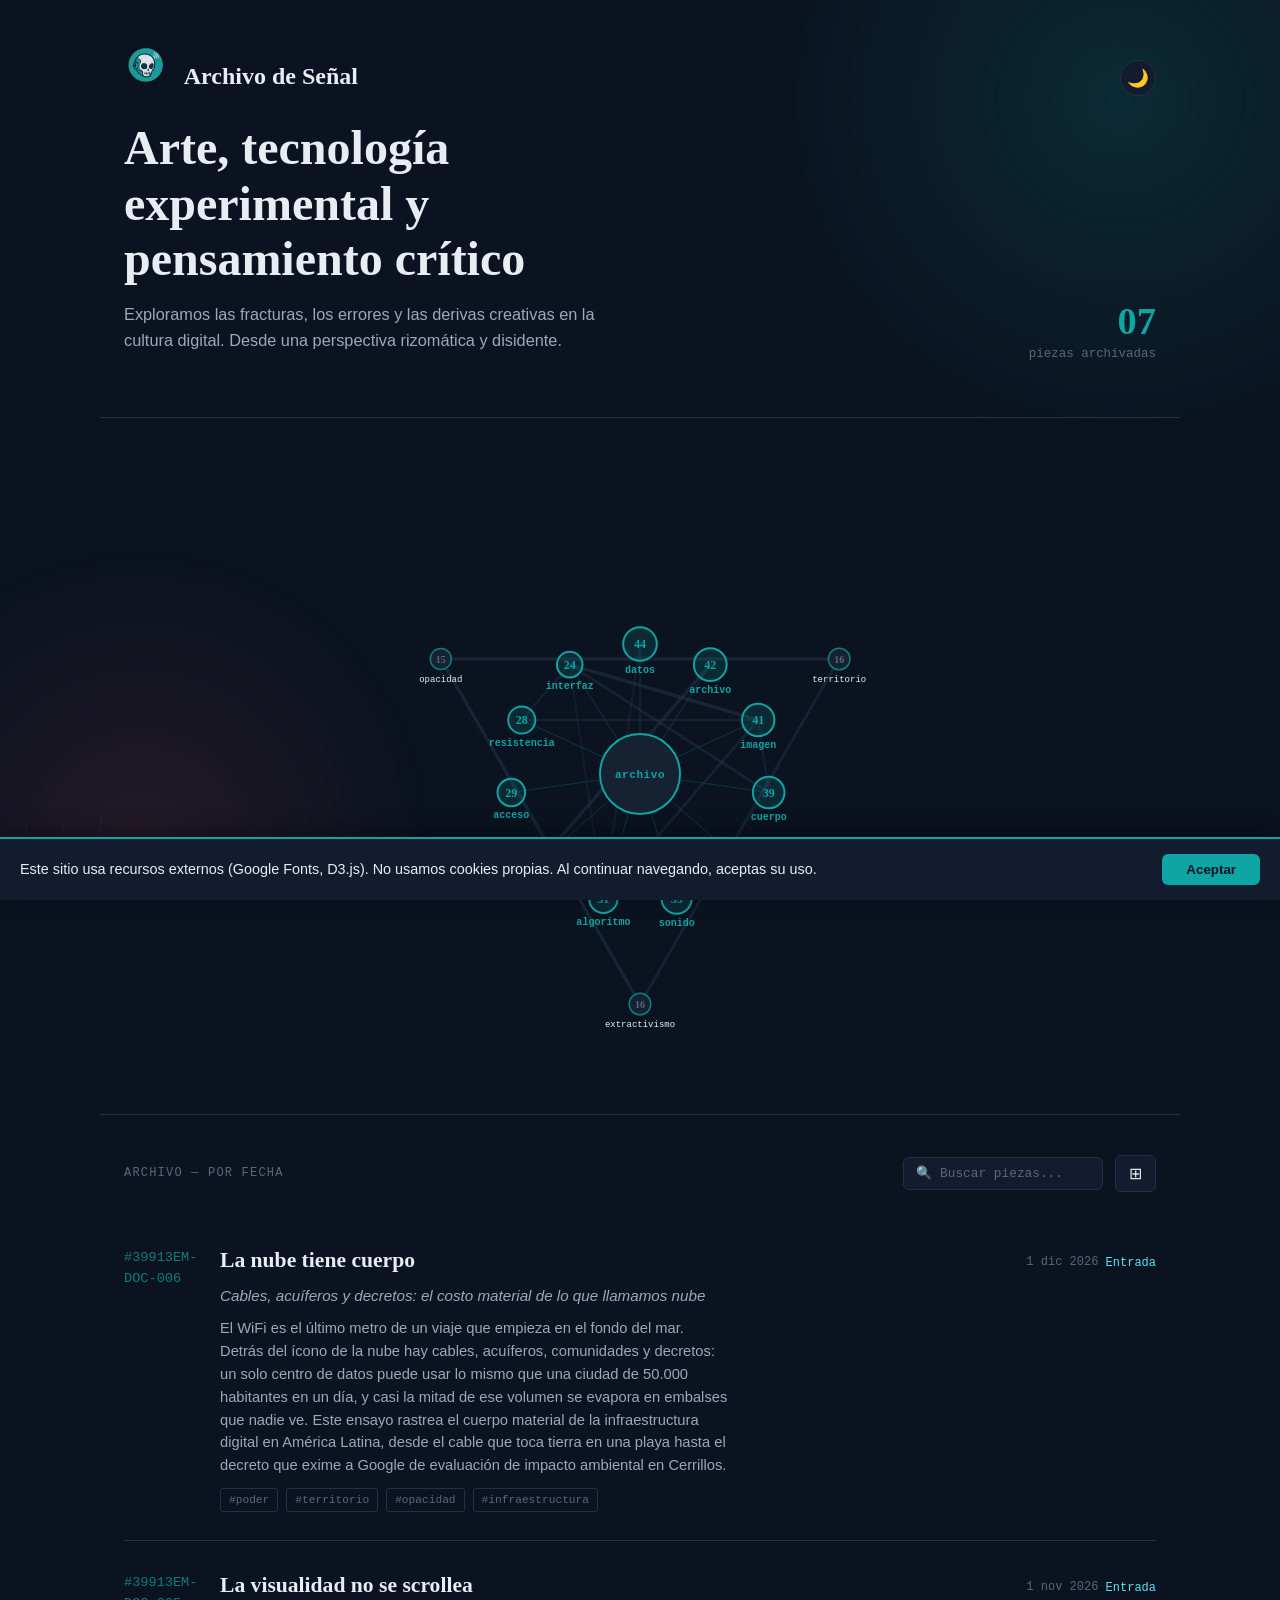
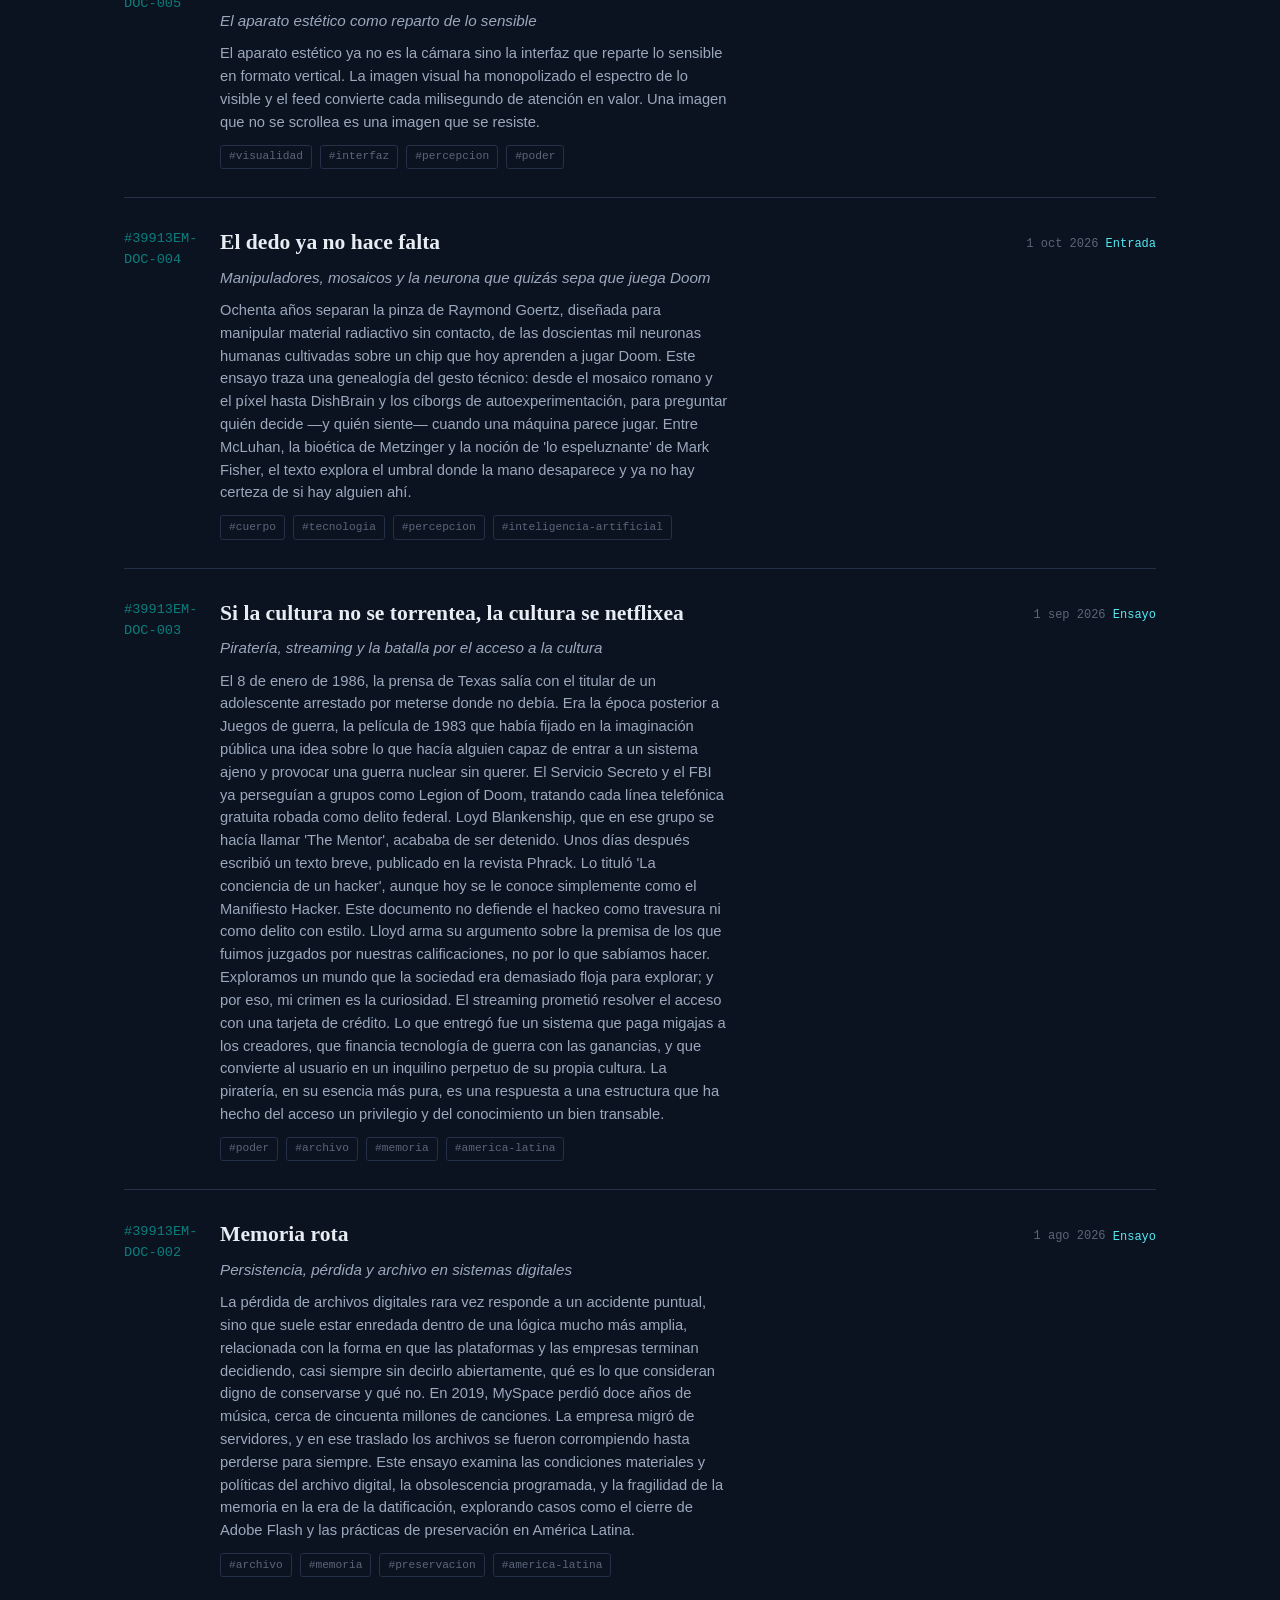
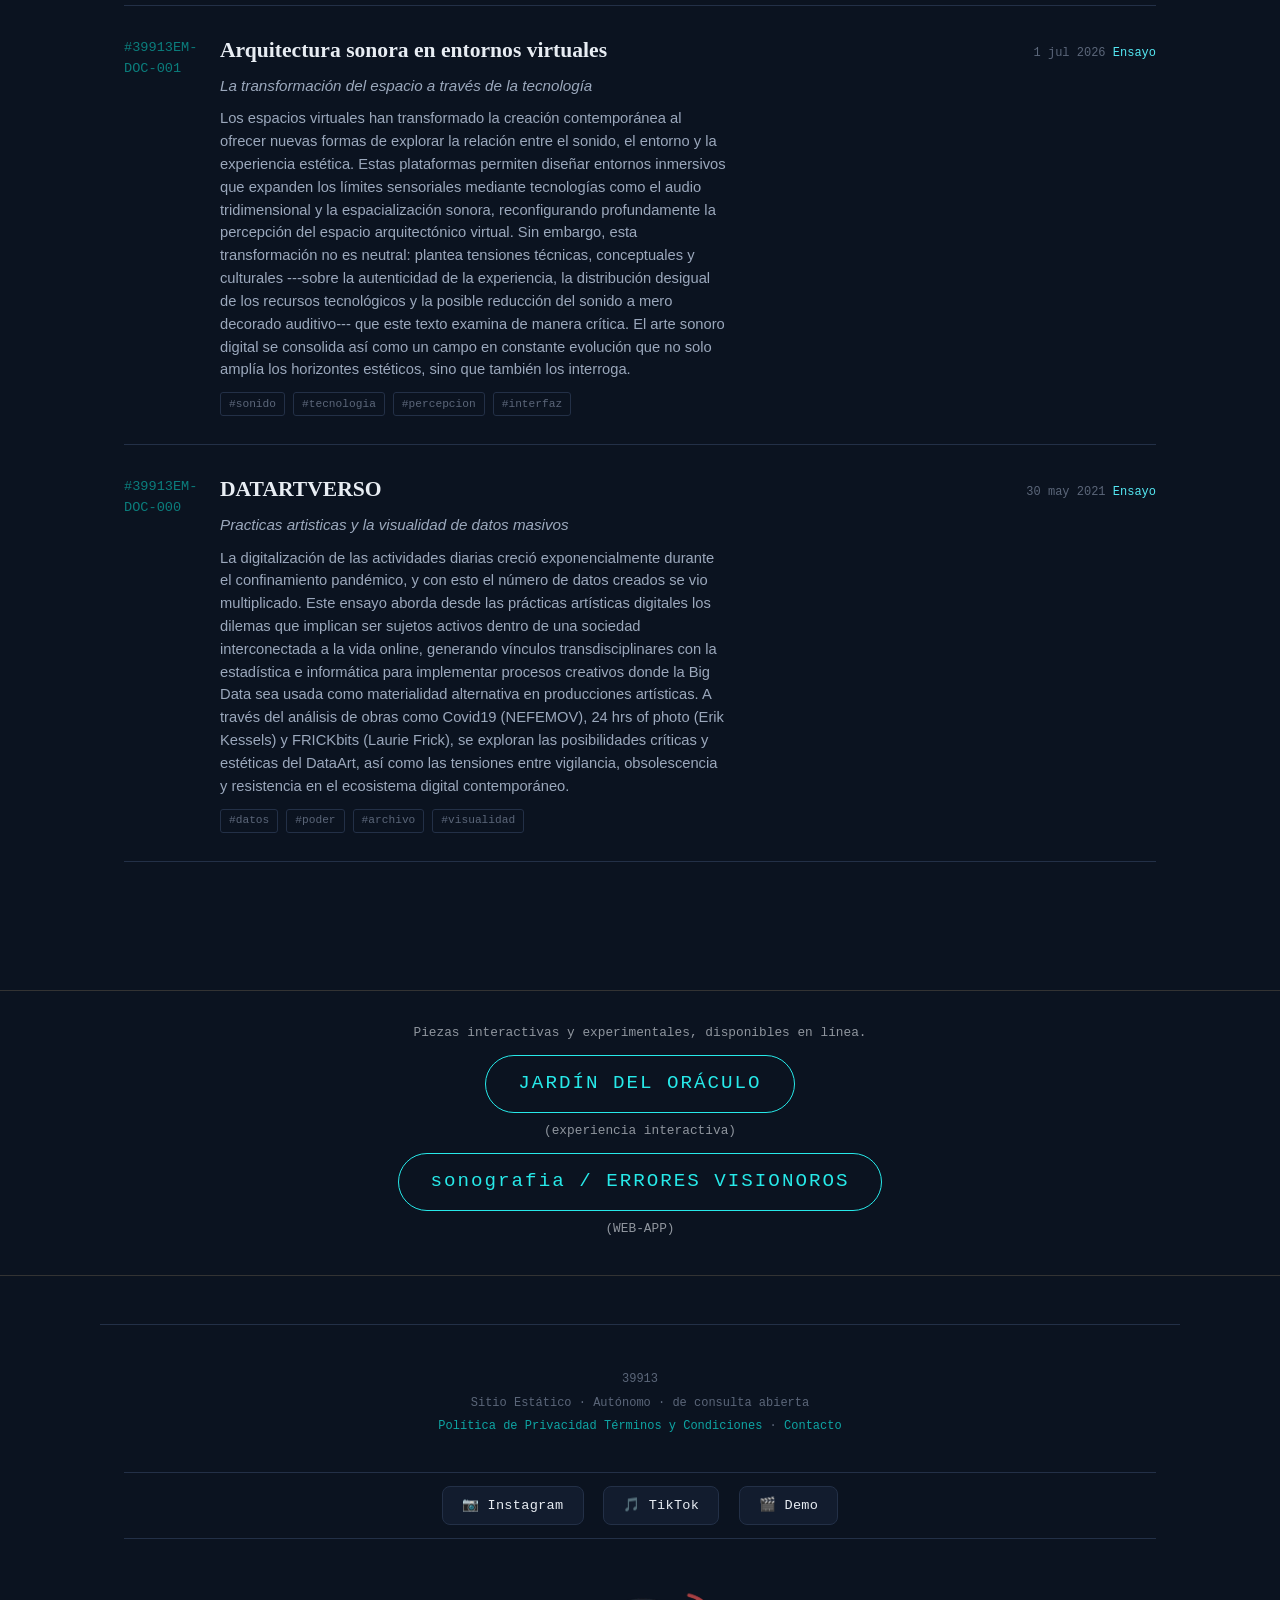
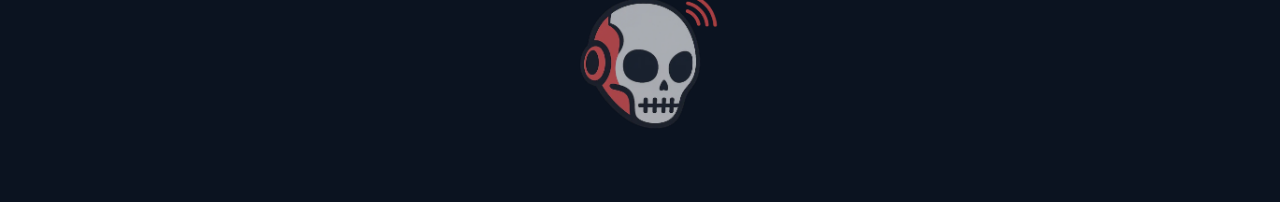
==== commit 34e111dd: "neurona" ====
--- a/index.html
+++ b/index.html
@@ -58,40 +58,6 @@
     piezas archivadas
   </div>
 </section>
-
-
-<div style="text-align:center; margin: 3rem 0; padding: 1.5rem; border-top: 1px solid #333; border-bottom: 1px solid #333;">
- <p style="font-size: 0.8rem; opacity: 0.6; margin-top: 0.5rem; font-family: 'Courier New', monospace;">
-    Piezas interactivas y experimentales, disponibles en línea.
-  </p>
- 
-  <a href="https://39913em.github.io/jardin-del-oraculo/"
-     style="color: #27e9e9; text-decoration: none; font-family: 'Courier New', monospace; 
-            font-size: 1.2rem; letter-spacing: 2px; display: inline-block; 
-            border: 1px solid #27e9e9; padding: 0.8rem 2rem; border-radius: 30px;
-            transition: all 0.3s ease;"
-     onmouseover="this.style.background='#ff6b35'; this.style.color='#0a0a0a';"
-     onmouseout="this.style.background='transparent'; this.style.color='#ff6b35';">
-      JARDÍN DEL ORÁCULO 
-  </a>
-  <p style="font-size: 0.8rem; opacity: 0.6; margin-top: 0.5rem; font-family: 'Courier New', monospace;">
-    (experiencia interactiva)
-  </p>
-
-  <a href="https://39913em.github.io/sonografia/"
-     style="color: #27e9e9; text-decoration: none; font-family: 'Courier New', monospace; 
-            font-size: 1.2rem; letter-spacing: 2px; display: inline-block; 
-            border: 1px solid #27e9e9; padding: 0.8rem 2rem; border-radius: 30px;
-            transition: all 0.3s ease;"
-     onmouseover="this.style.background='#ff6b35'; this.style.color='#0a0a0a';"
-     onmouseout="this.style.background='transparent'; this.style.color='#ff6b35';">
-      sonografia / ERRORES VISIONOROS 
-  </a>
-  <p style="font-size: 0.8rem; opacity: 0.6; margin-top: 0.5rem; font-family: 'Courier New', monospace;">
-    (WEB-APP)
-  </p>
-</div>
-  
 
 <section class="mapa-conceptual" id="mapa-section">
   <h2></h2>
@@ -163,6 +129,38 @@
   </div>
 </main>
 
+<div style="text-align:center; margin: 3rem 0; padding: 1.5rem; border-top: 1px solid #333; border-bottom: 1px solid #333;">
+ <p style="font-size: 0.8rem; opacity: 0.6; margin-top: 0.5rem; font-family: 'Courier New', monospace;">
+    Piezas interactivas y experimentales, disponibles en línea.
+  </p>
+ 
+  <a href="https://39913em.github.io/jardin-del-oraculo/"
+     style="color: #27e9e9; text-decoration: none; font-family: 'Courier New', monospace; 
+            font-size: 1.2rem; letter-spacing: 2px; display: inline-block; 
+            border: 1px solid #27e9e9; padding: 0.8rem 2rem; border-radius: 30px;
+            transition: all 0.3s ease;"
+     onmouseover="this.style.background='#27e9e9'; this.style.color='#27e9e9';"
+     onmouseout="this.style.background='transparent'; this.style.color='#27e9e9';">
+      JARDÍN DEL ORÁCULO 
+  </a>
+  <p style="font-size: 0.8rem; opacity: 0.6; margin-top: 0.5rem; font-family: 'Courier New', monospace;">
+    (experiencia interactiva)
+  </p>
+
+  <a href="https://39913em.github.io/sonografia/"
+     style="color: #27e9e9; text-decoration: none; font-family: 'Courier New', monospace; 
+            font-size: 1.2rem; letter-spacing: 2px; display: inline-block; 
+            border: 1px solid #27e9e9; padding: 0.8rem 2rem; border-radius: 30px;
+            transition: all 0.3s ease;"
+     onmouseover="this.style.background='#27e9e9'; this.style.color='#0a0a0a';"
+     onmouseout="this.style.background='transparent'; this.style.color='#27e9e9';">
+      sonografia / ERRORES VISIONOROS 
+  </a>
+  <p style="font-size: 0.8rem; opacity: 0.6; margin-top: 0.5rem; font-family: 'Courier New', monospace;">
+    (WEB-APP)
+  </p>
+</div>
+
 <div id="footer-placeholder" data-destino="about.html"></div>
 
 <button id="back-to-top" aria-label="Volver arriba">↑</button>
@@ -183,4 +181,4 @@
     document.getElementById('cookie-banner').style.display = 'none';
   }
 </script>
-</body>
+</body>
--- a/assets/styles.css
+++ b/assets/styles.css
@@ -1,5 +1,3 @@
-
-
 :root {
   --bg: #0B1320;
   --bg-elevated: #121C2E;
@@ -865,7 +863,6 @@
   text-decoration: underline;
 }
 
-/* Redes sociales */
 .share-section {
   margin-top: 2.5rem;
   padding-top: 1.5rem;
@@ -953,7 +950,6 @@
   border-color: #FF6719;
 }
 
-/* Redes sociales footer */
 .social-footer {
   display: flex;
   gap: 1.2rem;
@@ -1008,7 +1004,6 @@
   border-color: var(--teal);
 }
 
-/* Imágenes dentro de ensayos */
 .imagen-ensayo {
   margin: 2.5rem 0;
   text-align: center;
@@ -1032,7 +1027,6 @@
   transition: color 0.3s ease;
 }
 
-/*  Footer */
 .site-footer {
   max-width: var(--col-wide);
   margin: 0 auto;
@@ -1088,7 +1082,6 @@
   opacity: 1;
 }
 
-/* Volver arriba*/
 #back-to-top {
   position: fixed;
   bottom: 2rem;
@@ -1118,7 +1111,6 @@
   background: var(--teal-dim);
 }
 
-/* Enlaces tipo Wikipedia */
 .wikilink {
   color: var(--teal);
   text-decoration: none;
@@ -1132,7 +1124,6 @@
   text-decoration: none;
 }
 
-/* Bloque destacado */
 .destacado {
   font-family: var(--serif);
   font-size: 1.2rem;
@@ -1148,7 +1139,7 @@
   transition: color 0.3s ease, background 0.3s ease, border-color 0.3s ease;
 }
 
-/* Mapa conceptual */
+/* Mapa conceptual: neurona radial */
 .mapa-conceptual {
   max-width: var(--col-wide);
   margin: 0 auto;
@@ -1170,323 +1161,185 @@
   margin-bottom: 1.5rem;
 }
 
-.mapa-leyenda {
-  font-family: var(--mono);
-  font-size: 0.7rem;
-  color: var(--text-faint);
-  text-align: center;
-  margin-top: 0.8rem;
-  opacity: 0.7;
-}
-
 #mapa-container {
   width: 100%;
-  height: 500px;
-  background: var(--bg-elevated);
-  border-radius: 12px;
-  border: 1px solid var(--line);
-  overflow: hidden;
+  background: transparent;
+  border: none;
+  border-radius: 0;
+  padding: 0;
+  overflow: visible;
   position: relative;
-  transition: border-color 0.3s ease;
-}
-
-#mapa-container svg {
-  width: 100%;
-  height: 100%;
-  display: block;
-  background: transparent;
-}
-
-/* Nodos */
-.node {
-  cursor: pointer;
-  transition: filter 0.2s ease;
-}
-
-.node:hover {
-  filter: brightness(1.2);
-}
-
-.node circle {
-  stroke: var(--bg);
+  height: auto;
+}
+
+.neurona-svg {
+  max-height: 600px;
+}
+
+.neurona-soma circle {
+  fill: var(--bg-panel);
+  stroke: var(--teal);
   stroke-width: 2;
-  transition: r 0.2s ease, stroke-width 0.2s ease;
-}
-
-.node text {
-  fill: var(--text);
-  font-family: var(--mono);
-  font-size: 9px;
-  text-anchor: middle;
-  dominant-baseline: central;
-  pointer-events: none;
-  font-weight: 600;
-  text-shadow: 0 1px 4px rgba(0,0,0,0.8);
-  letter-spacing: 0.02em;
-}
-
-.node text.highlight {
-  fill: #fff;
+}
+
+.neurona-soma-text {
+  fill: var(--teal);
+  font-family: var(--mono);
   font-size: 11px;
   font-weight: 700;
-}
-
-/* Links */
-.link {
+  letter-spacing: 0.05em;
+}
+
+.neurona-dendrita {
+  stroke: var(--teal);
+  stroke-opacity: 0.25;
+  stroke-width: 1;
+  transition: stroke-opacity 0.2s ease, stroke-width 0.2s ease;
+}
+
+.neurona-dendrita.activo {
+  stroke-opacity: 0.9;
+  stroke-width: 2;
+}
+
+.neurona-dendrita.atenuado {
+  stroke-opacity: 0.04;
+}
+
+.neurona-link {
   stroke: var(--line);
-  stroke-opacity: 0.3;
+  transition: stroke-opacity 0.2s ease, stroke-width 0.2s ease, stroke 0.2s ease;
+}
+
+.neurona-link.activo {
+  stroke: var(--teal);
+  stroke-opacity: 0.85;
+}
+
+.neurona-link.atenuado {
+  stroke-opacity: 0.03;
+}
+
+.neurona-node-circle {
+  fill: var(--bg-elevated);
+  stroke: var(--line);
   stroke-width: 1.5;
-  transition: stroke-opacity 0.3s ease, stroke-width 0.3s ease;
-}
-
-.link.active {
+  transition: fill 0.15s ease, stroke 0.15s ease, opacity 0.15s ease;
+}
+
+.neurona-node-label {
+  fill: var(--text-dim);
+  font-family: var(--mono);
+  font-size: 8px;
+  pointer-events: none;
+  user-select: none;
+  transition: fill 0.15s ease, opacity 0.15s ease;
+}
+
+.neurona-node-count {
+  fill: var(--text-faint);
+  font-family: var(--serif);
+  font-size: 10px;
+  font-weight: 700;
+  pointer-events: none;
+  user-select: none;
+  transition: fill 0.15s ease, opacity 0.15s ease;
+}
+
+.neurona-node.nivel-eje .neurona-node-circle {
+  fill: rgba(14, 165, 164, 0.15);
   stroke: var(--teal);
-  stroke-opacity: 0.8;
-  stroke-width: 2.5;
-}
-
-.link.highlight {
+  stroke-width: 2;
+}
+
+.neurona-node.nivel-eje .neurona-node-label {
+  fill: var(--teal);
+  font-size: 10px;
+  font-weight: 700;
+}
+
+.neurona-node.nivel-eje .neurona-node-count {
+  fill: var(--teal);
+  font-size: 12px;
+}
+
+.neurona-node.nivel-conexion .neurona-node-circle {
+  fill: var(--bg-panel);
+  stroke: var(--teal-dim);
+}
+
+.neurona-node.nivel-conexion .neurona-node-label {
+  fill: var(--text);
+  font-size: 9px;
+}
+
+.neurona-node.nivel-periferico .neurona-node-circle {
+  fill: transparent;
+  stroke: var(--text-faint);
+  stroke-dasharray: 2,2;
+}
+
+.neurona-node.nivel-periferico .neurona-node-label {
+  fill: var(--text-faint);
+  font-size: 8px;
+}
+
+.neurona-node.activo .neurona-node-circle {
+  fill: var(--teal);
   stroke: var(--teal);
-  stroke-opacity: 0.9;
-  stroke-width: 3;
-}
-
-/* Tooltip del mapa */
-.mapa-tooltip {
-  position: absolute;
-  pointer-events: none;
-  background: var(--bg-panel);
-  border: 1px solid var(--line);
-  border-radius: 8px;
-  padding: 0.6rem 1rem;
-  color: var(--text);
-  font-family: var(--mono);
-  font-size: 0.75rem;
-  opacity: 0;
-  transition: opacity 0.2s ease;
-  max-width: 280px;
-  box-shadow: 0 4px 20px rgba(0,0,0,0.5);
-  z-index: 100;
-}
-
-.mapa-tooltip.visible {
-  opacity: 1;
-}
-
-.mapa-tooltip strong {
-  color: var(--teal);
-  display: block;
-  margin-bottom: 0.2rem;
-  font-size: 0.85rem;
-}
-
-.mapa-tooltip .tooltip-count {
-  color: var(--text-faint);
-  font-size: 0.7rem;
-}
-
-.mapa-tooltip .tooltip-entries {
-  color: var(--text-dim);
-  font-size: 0.65rem;
-  margin-top: 0.2rem;
-  font-style: italic;
-}
-
-/* Estado vacío */
+}
+
+.neurona-node.activo .neurona-node-label,
+.neurona-node.activo .neurona-node-count {
+  fill: var(--bg);
+}
+
+.neurona-svg.hover-activo .neurona-node.atenuado {
+  opacity: 0.25;
+}
+
+.neurona-svg.hover-activo .neurona-node.atenuado .neurona-node-circle {
+  fill: transparent;
+}
+
+.mapa-leyenda {
+  font-family: var(--mono);
+  font-size: 0.68rem;
+  color: var(--text-faint);
+  text-align: center;
+  margin: 0.5rem 0 0;
+  opacity: 0.8;
+}
+
 .mapa-empty {
   display: flex;
   flex-direction: column;
   align-items: center;
   justify-content: center;
-  height: 100%;
+  height: 200px;
   color: var(--text-faint);
   font-family: var(--mono);
   font-size: 0.9rem;
   gap: 0.5rem;
 }
 
-.mapa-empty span {
-  font-size: 2rem;
-}
-
-/* About Page */
-.about-page {
-  max-width: var(--col-read);
-  margin: 0 auto;
-  padding: 2rem 1.5rem 4rem;
-  min-height: 60vh;
-}
-
-.about-page .about-contenido h1 {
-  font-family: var(--serif);
-  font-size: clamp(2rem, 4vw, 2.8rem);
-  color: var(--text);
-  margin: 0 0 1.5rem;
-  text-align: center;
-}
-
-.about-page .about-contenido p {
-  font-size: 1.08rem;
-  line-height: 1.8;
-  color: var(--text-dim);
-  margin: 0 0 1.5rem;
-}
-
-.about-page .about-contenido p strong {
-  color: var(--text);
-}
-
-.about-page .about-contenido p:last-of-type {
-  margin-bottom: 2rem;
-}
-
-.about-footer {
-  text-align: center;
-  margin-top: 1rem;
-}
-
-.btn-volver {
-  display: inline-block;
-  padding: 0.6rem 1.8rem;
-  border: 1px solid var(--line);
-  border-radius: 8px;
-  font-family: var(--mono);
-  font-size: 0.85rem;
-  color: var(--text);
-  background: var(--bg-elevated);
-  text-decoration: none;
-  transition: all 0.25s ease;
-}
-
-.btn-volver:hover {
-  background: var(--teal);
-  color: var(--bg);
-  border-color: var(--teal);
-  text-decoration: none;
-  transform: translateY(-2px);
-}
-
-/* Responsive */
-@media (max-width: 640px) {
-  .entry-row {
-    grid-template-columns: 1fr;
-    gap: 0.5rem;
+@media (max-width: 720px) {
+  .neurona-svg {
+    max-height: 420px;
   }
-  .entry-piece { order: -1; }
-  .entry-meta { text-align: left; }
-  .site-header { padding-top: 2rem; }
-  #contenido {
-    padding: 1.5rem 1.5rem 6rem;
-  }
-  .skeleton-entry {
-    grid-template-columns: 1fr;
-    gap: 0.5rem;
-  }
-  .skeleton-meta {
-    align-items: flex-start;
-  }
-  .skeleton-reading {
-    padding: 1.5rem 1.5rem 6rem;
-  }
-  .footer-imagen img {
-    max-width: 150px;
-  }
-  .archive-controls {
-    flex-direction: column;
-    align-items: stretch;
-  }
-  .search-input {
-    width: 100%;
-  }
-  .archive-actions {
-    flex-wrap: wrap;
-  }
-  #back-to-top {
-    bottom: 1rem;
-    right: 1rem;
-    width: 40px;
-    height: 40px;
-    font-size: 1.2rem;
-  }
-  .share-buttons {
-    gap: 0.4rem;
-  }
-  .share-btn {
-    font-size: 0.7rem;
-    padding: 0.3rem 0.6rem;
-  }
-  .social-footer {
-    gap: 0.8rem;
-    padding: 0.6rem 0;
-  }
-  .social-footer .social-btn {
-    font-size: 0.75rem;
-    padding: 0.4rem 0.8rem;
-    gap: 0.3rem;
-  }
-  #mapa-container {
-    height: 350px;
-    border-radius: 8px;
-  }
-  .mapa-conceptual h2 {
-    font-size: 1.3rem;
-  }
-  .mapa-desc {
-    font-size: 0.7rem;
-  }
-  .node text {
+  .neurona-node-label {
     font-size: 7px;
   }
-  .transmedia-item {
-    grid-template-columns: 1fr;
-    gap: 0.5rem;
-    padding: 1rem;
+  .neurona-node.nivel-eje .neurona-node-label {
+    font-size: 8px;
   }
-  .transmedia-semana {
-    flex-direction: row;
-    gap: 0.8rem;
-    justify-content: flex-start;
+  .neurona-node-count {
+    font-size: 9px;
   }
-  .semana-numero {
-    font-size: 1.2rem;
+  .neurona-node.nivel-eje .neurona-node-count {
+    font-size: 10px;
   }
-  .semana-label {
-    font-size: 0.7rem;
+  .mapa-leyenda {
+    font-size: 0.62rem;
   }
-  .transmedia-actions {
-    flex-direction: column;
-    align-items: flex-start;
-  }
-  .qr-mini img {
-    width: 40px;
-    height: 40px;
-  }
-  .transmedia-embed iframe {
-    height: 300px;
-  }
-  .about-page {
-    padding: 1.5rem 1rem 3rem;
-  }
-  .about-page .about-contenido h1 {
-    font-size: 1.6rem;
-  }
-  .about-page .about-contenido p {
-    font-size: 0.98rem;
-  }
-  .btn-volver {
-    font-size: 0.75rem;
-    padding: 0.5rem 1.2rem;
-  }
-}
-
-@media (prefers-reduced-motion: reduce) {
-  * { transition: none !important; animation: none !important; scroll-behavior: auto !important; }
-  .entry-row {
-    opacity: 1;
-    transform: none;
-    animation: none;
-  }
-  .skeleton {
-    animation: none;
-  }
-}
+}
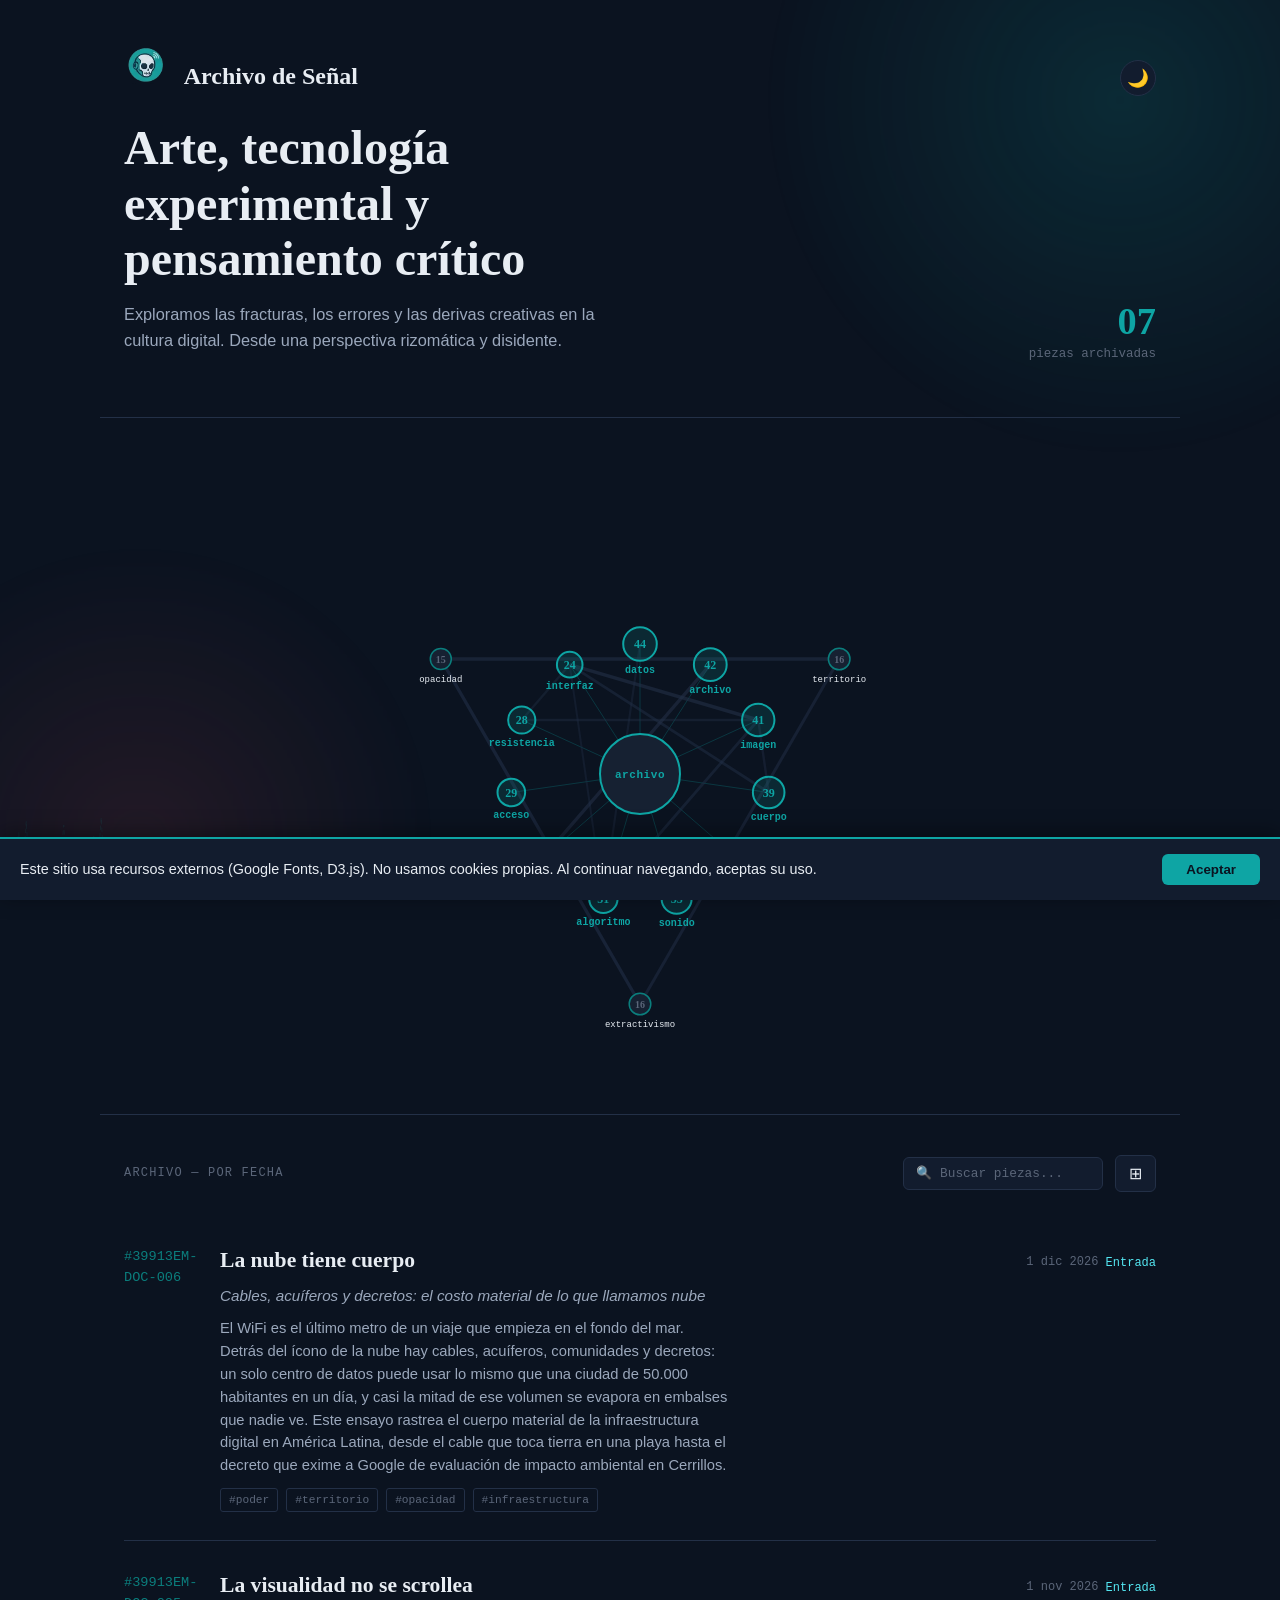
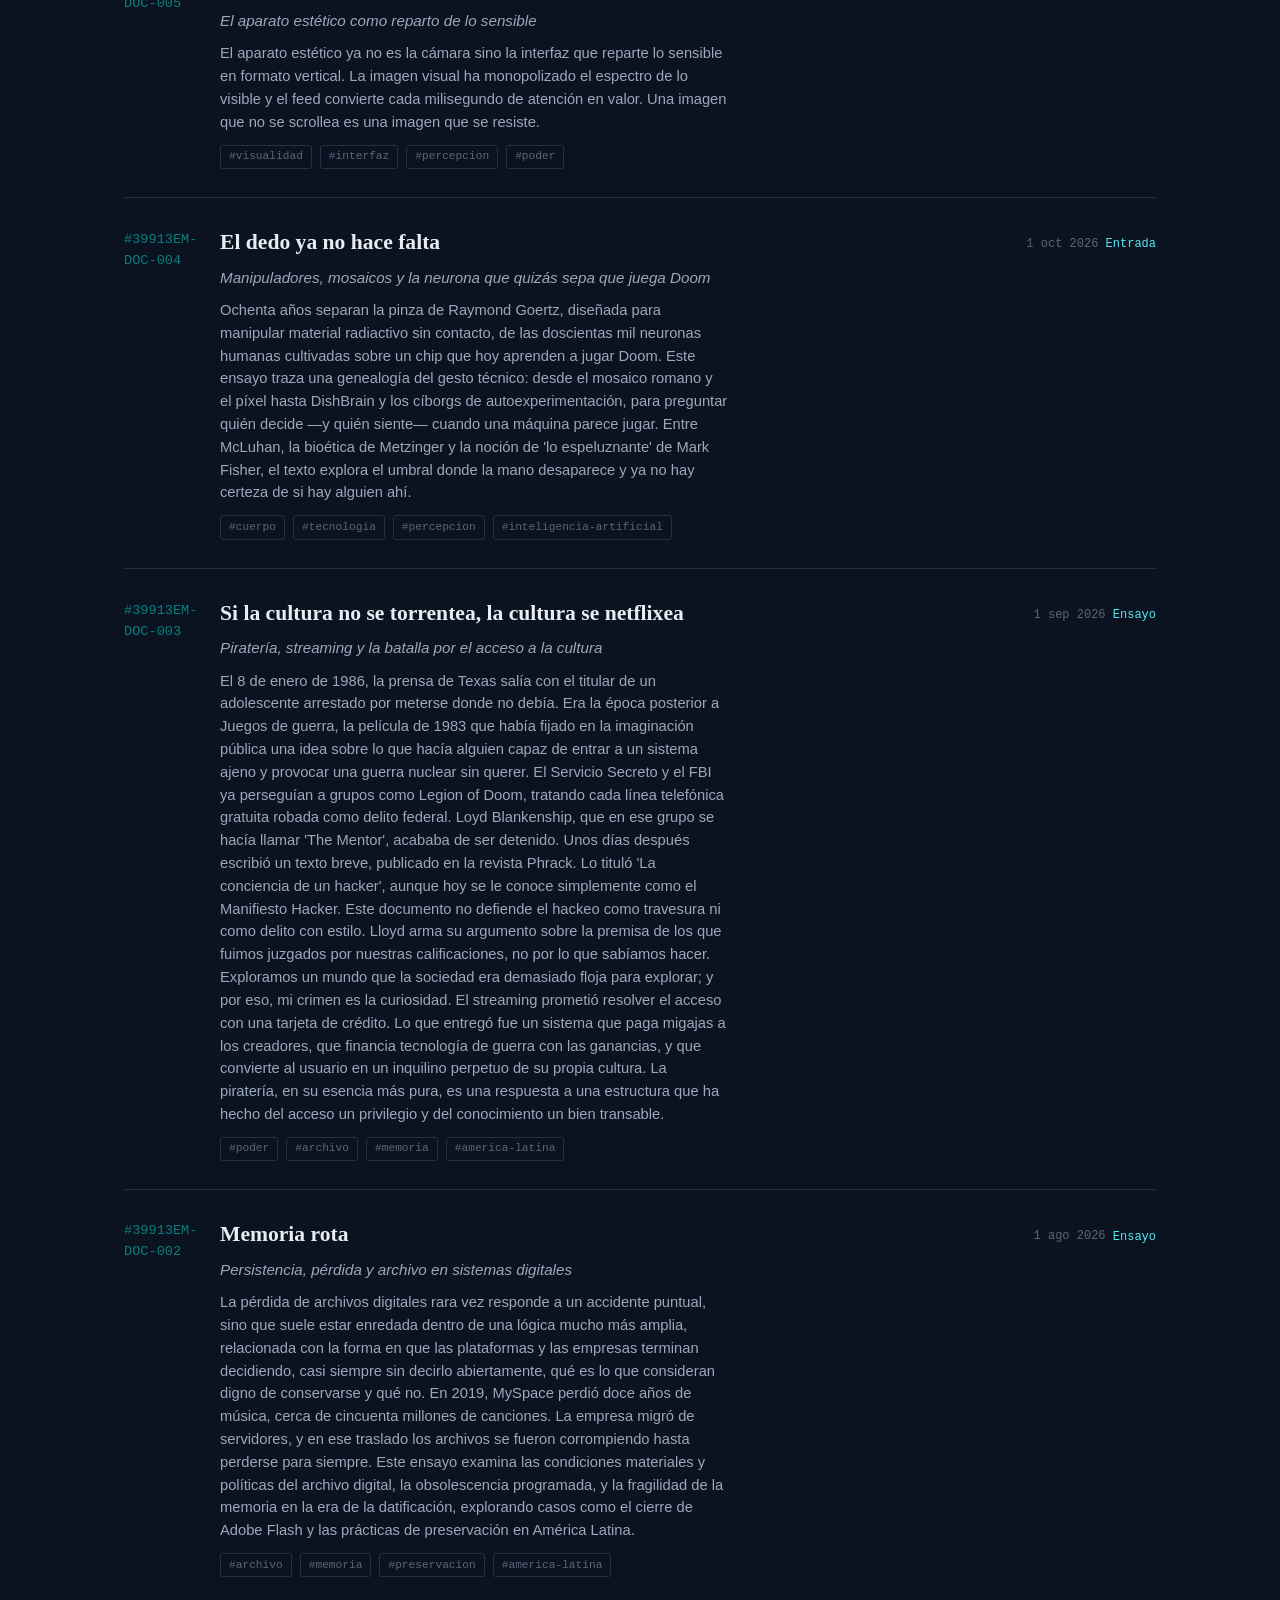
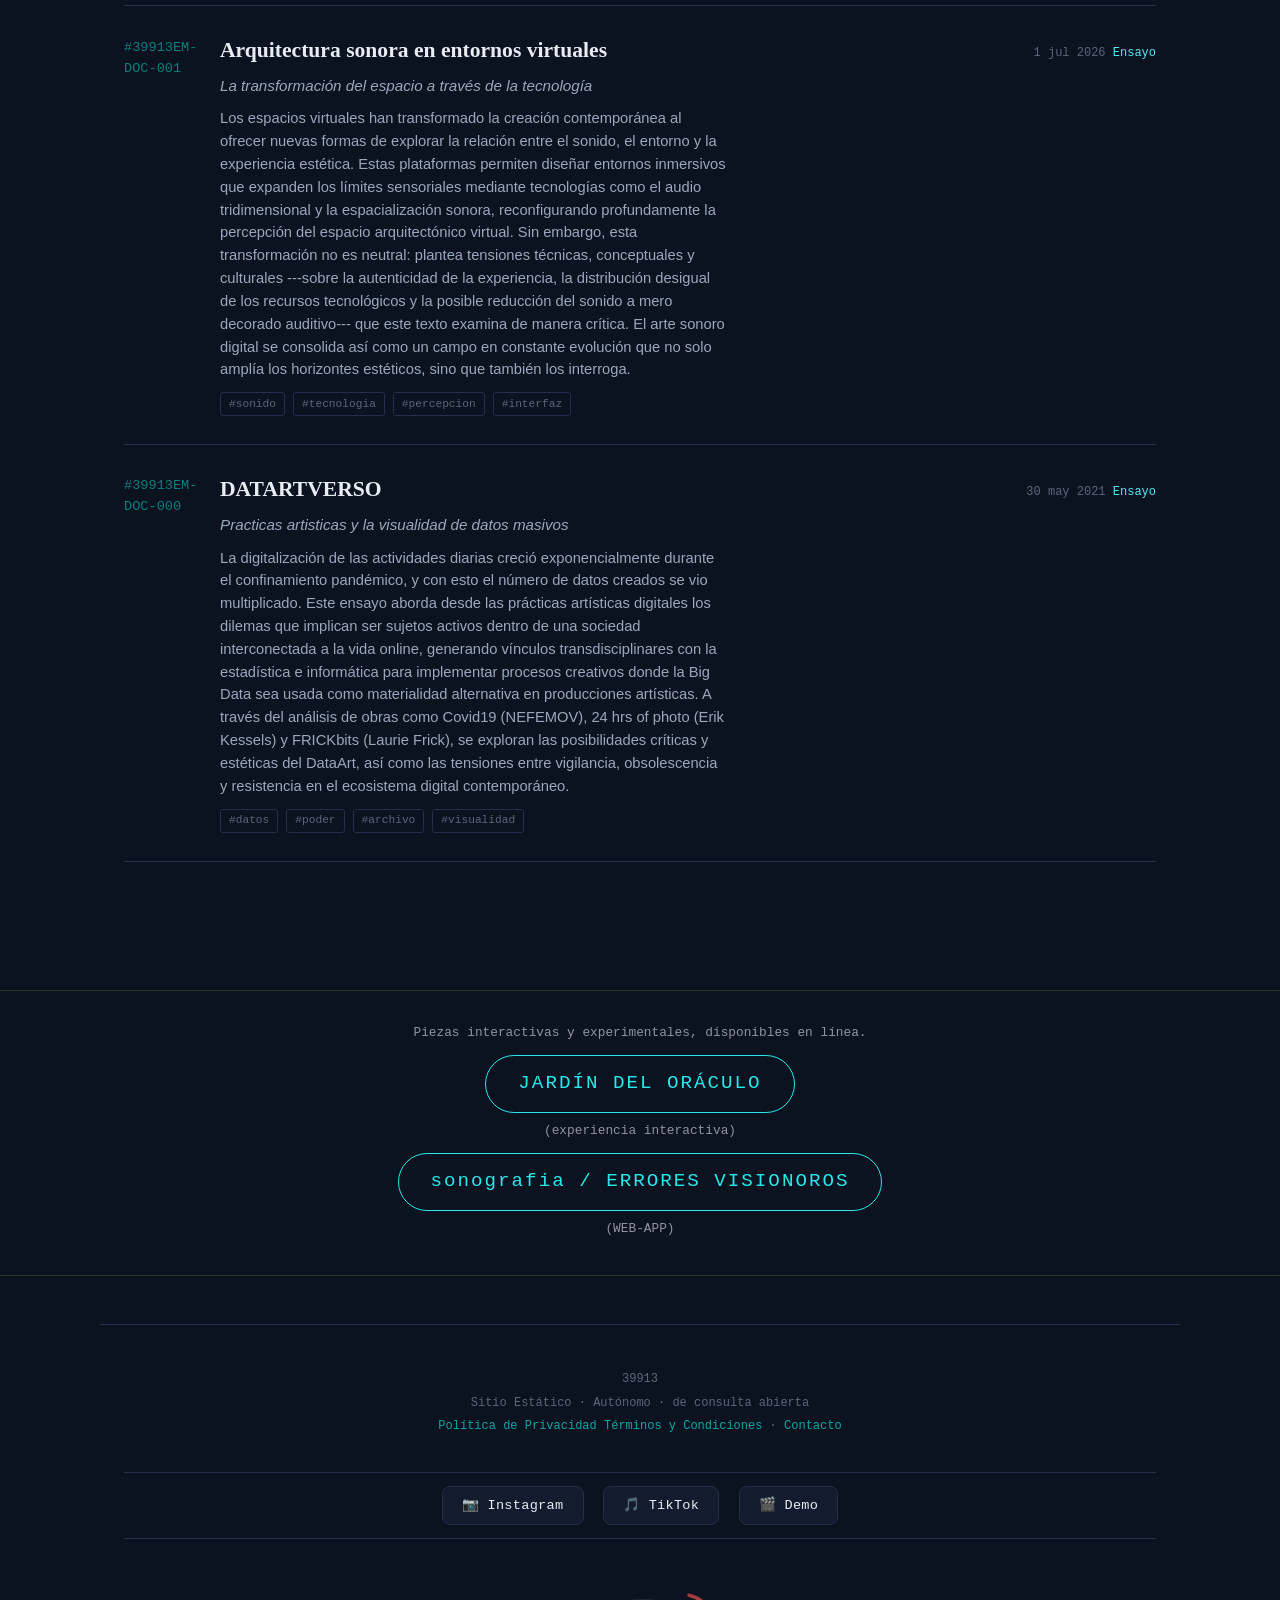
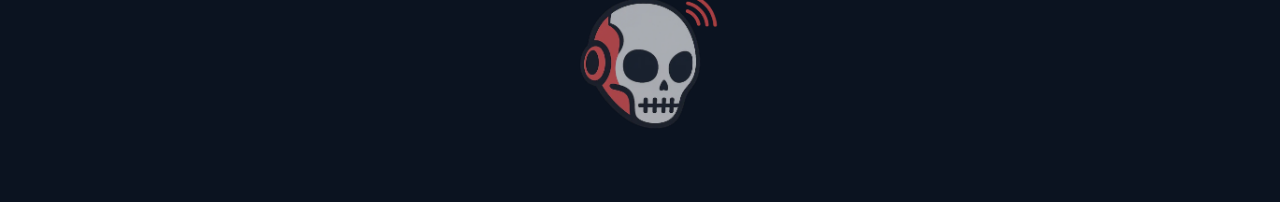
==== commit 69965d6b: "styles correct" ====
--- a/index.html
+++ b/index.html
@@ -139,7 +139,7 @@
             font-size: 1.2rem; letter-spacing: 2px; display: inline-block; 
             border: 1px solid #27e9e9; padding: 0.8rem 2rem; border-radius: 30px;
             transition: all 0.3s ease;"
-     onmouseover="this.style.background='#27e9e9'; this.style.color='#27e9e9';"
+     onmouseover="this.style.background='#27e9e9'; this.style.color='#0a0a0a';"
      onmouseout="this.style.background='transparent'; this.style.color='#27e9e9';">
       JARDÍN DEL ORÁCULO 
   </a>
--- a/assets/styles.css
+++ b/assets/styles.css
@@ -1139,7 +1139,6 @@
   transition: color 0.3s ease, background 0.3s ease, border-color 0.3s ease;
 }
 
-/* Mapa conceptual: neurona radial */
 .mapa-conceptual {
   max-width: var(--col-wide);
   margin: 0 auto;
